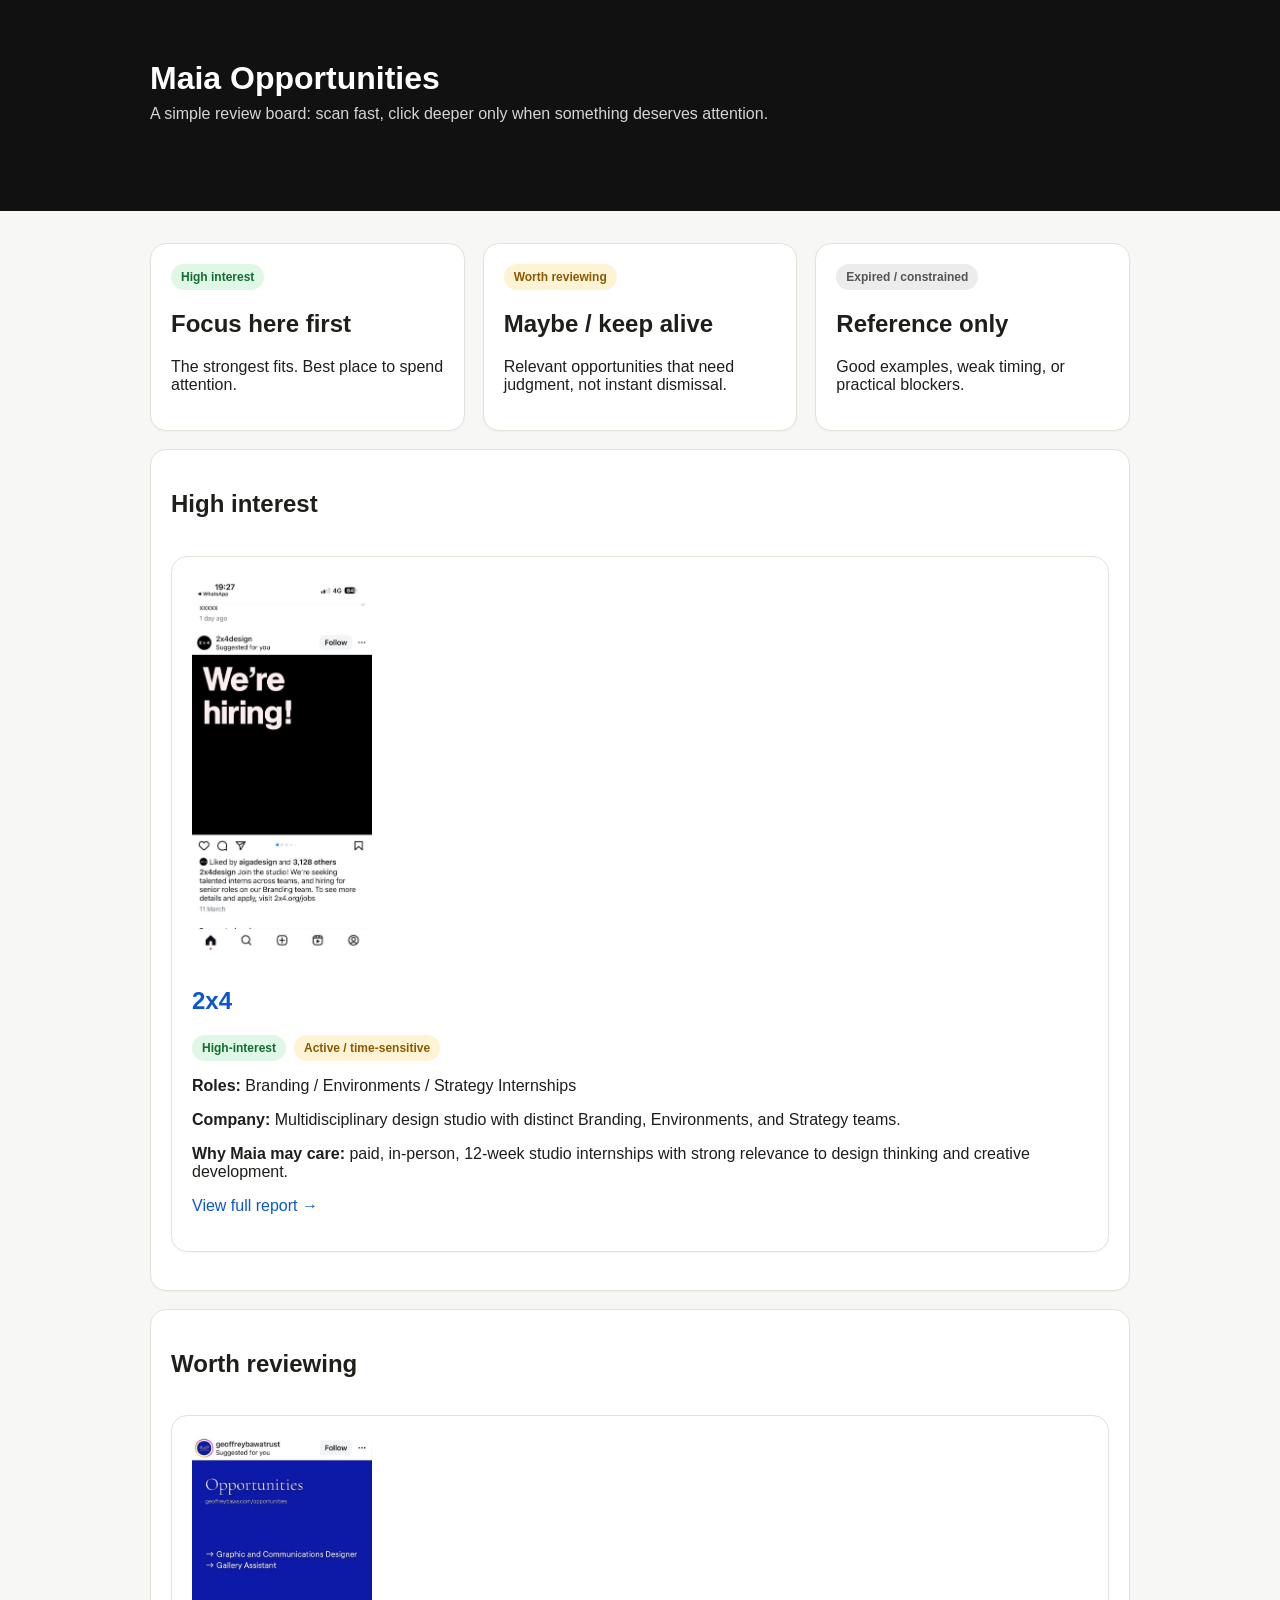
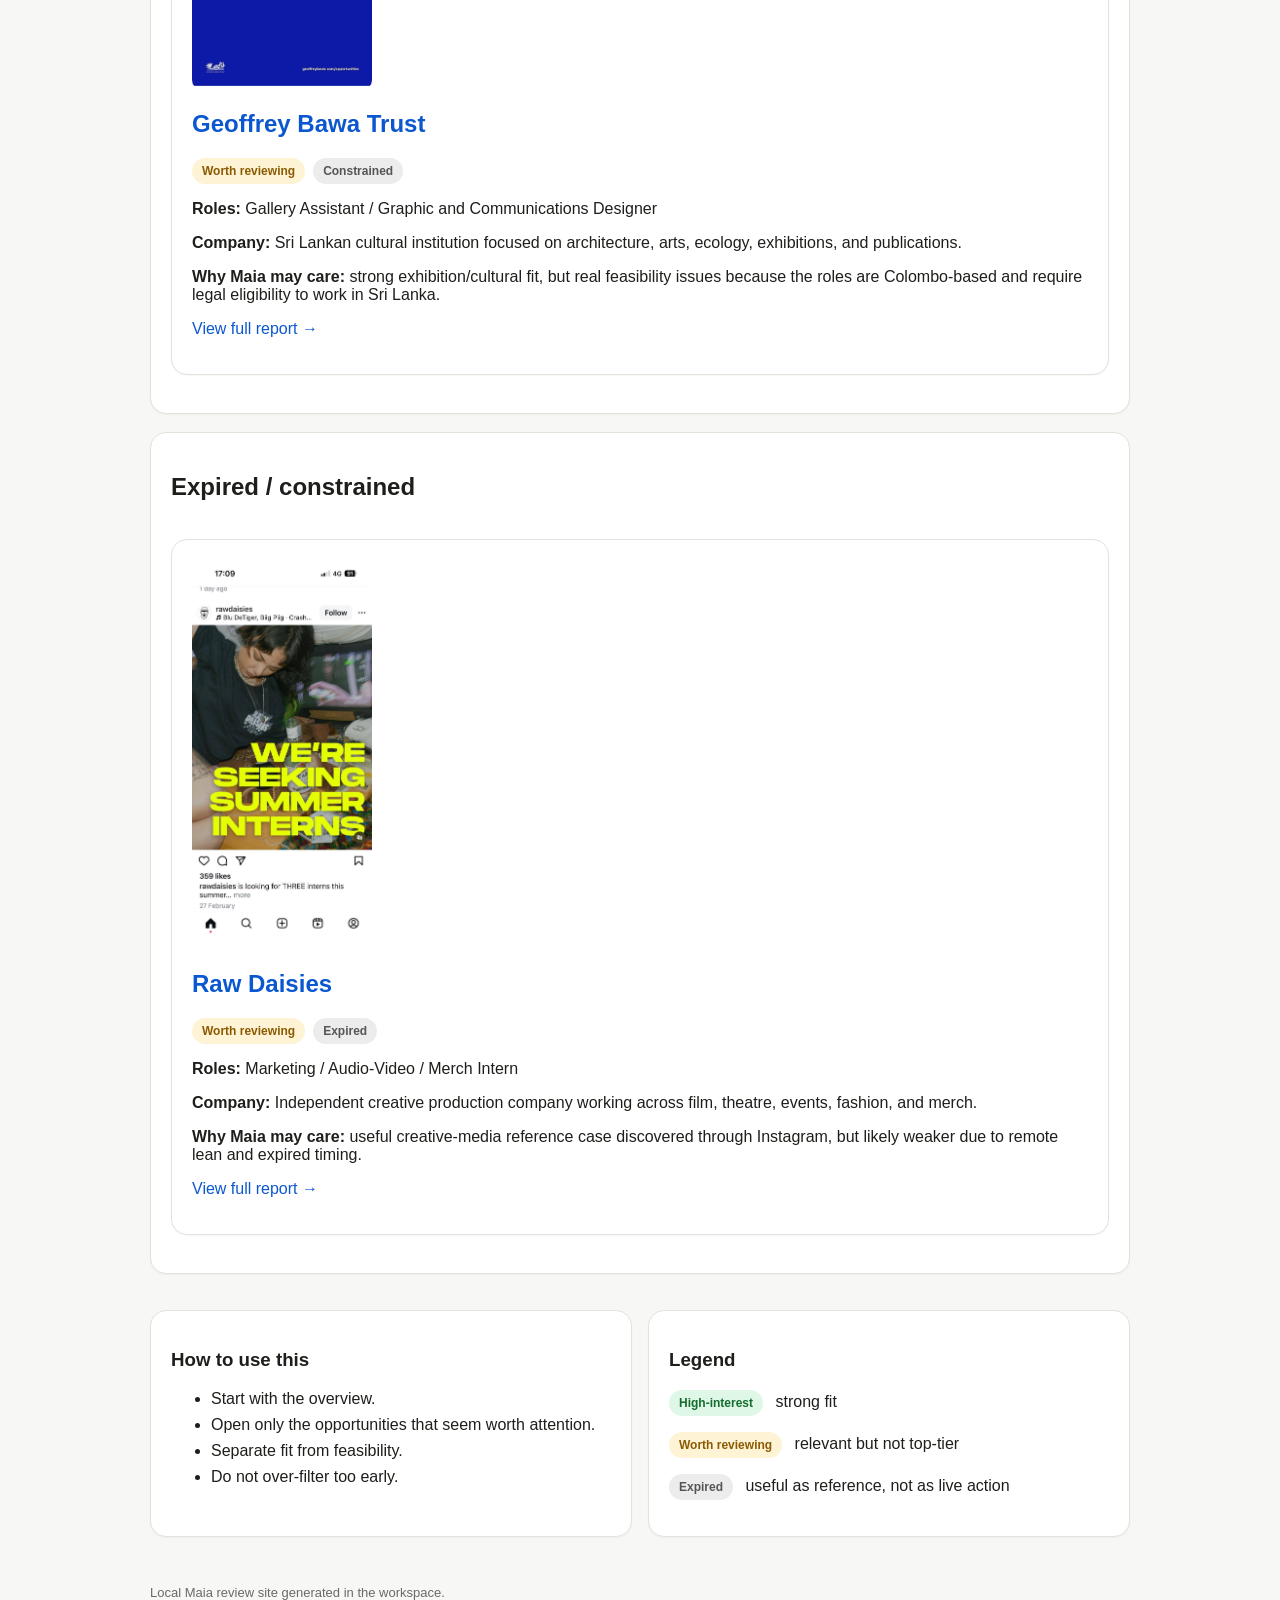
==== index.html @ d8af4ce8 "Initial Maia site" ====
<!doctype html>
<html lang="en">
<head>
  <meta charset="utf-8">
  <meta name="viewport" content="width=device-width, initial-scale=1">
  <title>Maia Opportunities</title>
  <link rel="stylesheet" href="styles.css">
</head>
<body>
  <header class="hero">
    <div class="container">
      <h1>Maia Opportunities</h1>
      <p>A simple review board: scan fast, click deeper only when something deserves attention.</p>
    </div>
  </header>
  <main class="container">
    <div class="category-grid">
      <a class="category-card" href="#high-interest">
        <span class="badge high">High interest</span>
        <h2>Focus here first</h2>
        <p>The strongest fits. Best place to spend attention.</p>
      </a>
      <a class="category-card" href="#worth-reviewing">
        <span class="badge review">Worth reviewing</span>
        <h2>Maybe / keep alive</h2>
        <p>Relevant opportunities that need judgment, not instant dismissal.</p>
      </a>
      <a class="category-card" href="#expired-constrained">
        <span class="badge closed">Expired / constrained</span>
        <h2>Reference only</h2>
        <p>Good examples, weak timing, or practical blockers.</p>
      </a>
    </div>

    <div id="high-interest" class="anchor-target card">
      <h2>High interest</h2>
      <div class="cards-grid">
        <div class="card opportunity-card">
          <img src="assets/2x4-first-screenshot.jpg" alt="2x4 screenshot">
          <h2><a href="opportunities/2x4.html">2x4</a></h2>
          <p><span class="badge high">High-interest</span><span class="badge review">Active / time-sensitive</span></p>
          <p><strong>Roles:</strong> Branding / Environments / Strategy Internships</p>
          <p><strong>Company:</strong> Multidisciplinary design studio with distinct Branding, Environments, and Strategy teams.</p>
          <p><strong>Why Maia may care:</strong> paid, in-person, 12-week studio internships with strong relevance to design thinking and creative development.</p>
          <p><a href="opportunities/2x4.html">View full report →</a></p>
        </div>
      </div>
    </div>

    <div id="worth-reviewing" class="anchor-target card">
      <h2>Worth reviewing</h2>
      <div class="cards-grid">
        <div class="card opportunity-card">
          <img src="assets/geoffrey-bawa-trust-first-screenshot.jpg" alt="Geoffrey Bawa Trust screenshot">
          <h2><a href="opportunities/geoffrey-bawa-trust.html">Geoffrey Bawa Trust</a></h2>
          <p><span class="badge review">Worth reviewing</span><span class="badge closed">Constrained</span></p>
          <p><strong>Roles:</strong> Gallery Assistant / Graphic and Communications Designer</p>
          <p><strong>Company:</strong> Sri Lankan cultural institution focused on architecture, arts, ecology, exhibitions, and publications.</p>
          <p><strong>Why Maia may care:</strong> strong exhibition/cultural fit, but real feasibility issues because the roles are Colombo-based and require legal eligibility to work in Sri Lanka.</p>
          <p><a href="opportunities/geoffrey-bawa-trust.html">View full report →</a></p>
        </div>
      </div>
    </div>

    <div id="expired-constrained" class="anchor-target card">
      <h2>Expired / constrained</h2>
      <div class="cards-grid">
        <div class="card opportunity-card">
          <img src="assets/rawdaisies-first-screenshot.jpg" alt="Raw Daisies screenshot">
          <h2><a href="opportunities/rawdaisies.html">Raw Daisies</a></h2>
          <p><span class="badge review">Worth reviewing</span><span class="badge closed">Expired</span></p>
          <p><strong>Roles:</strong> Marketing / Audio-Video / Merch Intern</p>
          <p><strong>Company:</strong> Independent creative production company working across film, theatre, events, fashion, and merch.</p>
          <p><strong>Why Maia may care:</strong> useful creative-media reference case discovered through Instagram, but likely weaker due to remote lean and expired timing.</p>
          <p><a href="opportunities/rawdaisies.html">View full report →</a></p>
        </div>
      </div>
    </div>

    <div class="grid">
      <div class="card">
        <h3>How to use this</h3>
        <ul class="tight">
          <li>Start with the overview.</li>
          <li>Open only the opportunities that seem worth attention.</li>
          <li>Separate fit from feasibility.</li>
          <li>Do not over-filter too early.</li>
        </ul>
      </div>
      <div class="card">
        <h3>Legend</h3>
        <p><span class="badge high">High-interest</span> strong fit</p>
        <p><span class="badge review">Worth reviewing</span> relevant but not top-tier</p>
        <p><span class="badge closed">Expired</span> useful as reference, not as live action</p>
      </div>
    </div>
    <footer>Local Maia review site generated in the workspace.</footer>
  </main>
</body>
</html>
---- styles.css ----
body {
  font-family: Inter, Segoe UI, Arial, sans-serif;
  margin: 0;
  background: #f7f7f5;
  color: #1e1e1b;
}
.container {
  max-width: 980px;
  margin: 0 auto;
  padding: 32px 20px 60px;
}
a { color: #0b57d0; text-decoration: none; }
a:hover { text-decoration: underline; }
header.hero {
  background: #111;
  color: #fff;
  padding: 28px 0;
}
header.hero h1 { margin: 0 0 8px; font-size: 32px; }
header.hero p { margin: 0; color: #d5d5d5; }
.card {
  background: #fff;
  border: 1px solid #e5e2db;
  border-radius: 16px;
  padding: 20px;
  margin: 18px 0;
  box-shadow: 0 1px 2px rgba(0,0,0,0.04);
}
.summary-card {
  display: grid;
  grid-template-columns: minmax(180px, 260px) 1fr;
  gap: 20px;
  align-items: start;
}
.summary-card img {
  max-width: 220px;
  width: 100%;
  border-radius: 10px;
  display: block;
}
.cards-grid {
  display: grid;
  grid-template-columns: repeat(auto-fit, minmax(320px, 1fr));
  gap: 18px;
}
.category-grid {
  display: grid;
  grid-template-columns: repeat(auto-fit, minmax(220px, 1fr));
  gap: 18px;
}
.category-card {
  display: block;
  background: #fff;
  border: 1px solid #e5e2db;
  border-radius: 16px;
  padding: 20px;
  color: inherit;
  box-shadow: 0 1px 2px rgba(0,0,0,0.04);
}
.category-card:hover {
  text-decoration: none;
  border-color: #cfc7b8;
}
.opportunity-card img {
  max-width: 180px;
  width: 100%;
  border-radius: 10px;
  display: block;
  margin-bottom: 14px;
}
@media (max-width: 760px) {
  .summary-card {
    grid-template-columns: 1fr;
  }
}
.grid {
  display: grid;
  grid-template-columns: repeat(auto-fit, minmax(260px, 1fr));
  gap: 16px;
}
.top-section {
  display: grid;
  grid-template-columns: minmax(220px, 340px) 1fr;
  gap: 20px;
  align-items: start;
}
@media (max-width: 760px) {
  .top-section {
    grid-template-columns: 1fr;
  }
}
.badge {
  display: inline-block;
  padding: 6px 10px;
  border-radius: 999px;
  font-size: 12px;
  font-weight: 600;
  margin-right: 8px;
}
.high { background: #dff7e6; color: #156c2f; }
.review { background: #fff3d6; color: #8a5a00; }
.closed { background: #ececec; color: #555; }
.meta {
  color: #5c5b57;
  font-size: 14px;
}
table {
  width: 100%;
  border-collapse: collapse;
  background: white;
}
th, td {
  text-align: left;
  padding: 12px;
  border-bottom: 1px solid #ece7df;
  vertical-align: top;
}
th { background: #faf8f3; }
.screenshot {
  background: #faf8f3;
  border: 1px dashed #cfc7b8;
  border-radius: 12px;
  padding: 16px;
}
.screenshot img {
  max-width: 320px;
  width: 100%;
  border-radius: 10px;
  display: block;
}
.note {
  font-size: 14px;
  color: #6a685f;
}
ul.tight li, ol.tight li { margin: 8px 0; }
footer { margin-top: 30px; color: #6b6a66; font-size: 13px; }
.anchor-target {
  scroll-margin-top: 24px;
}
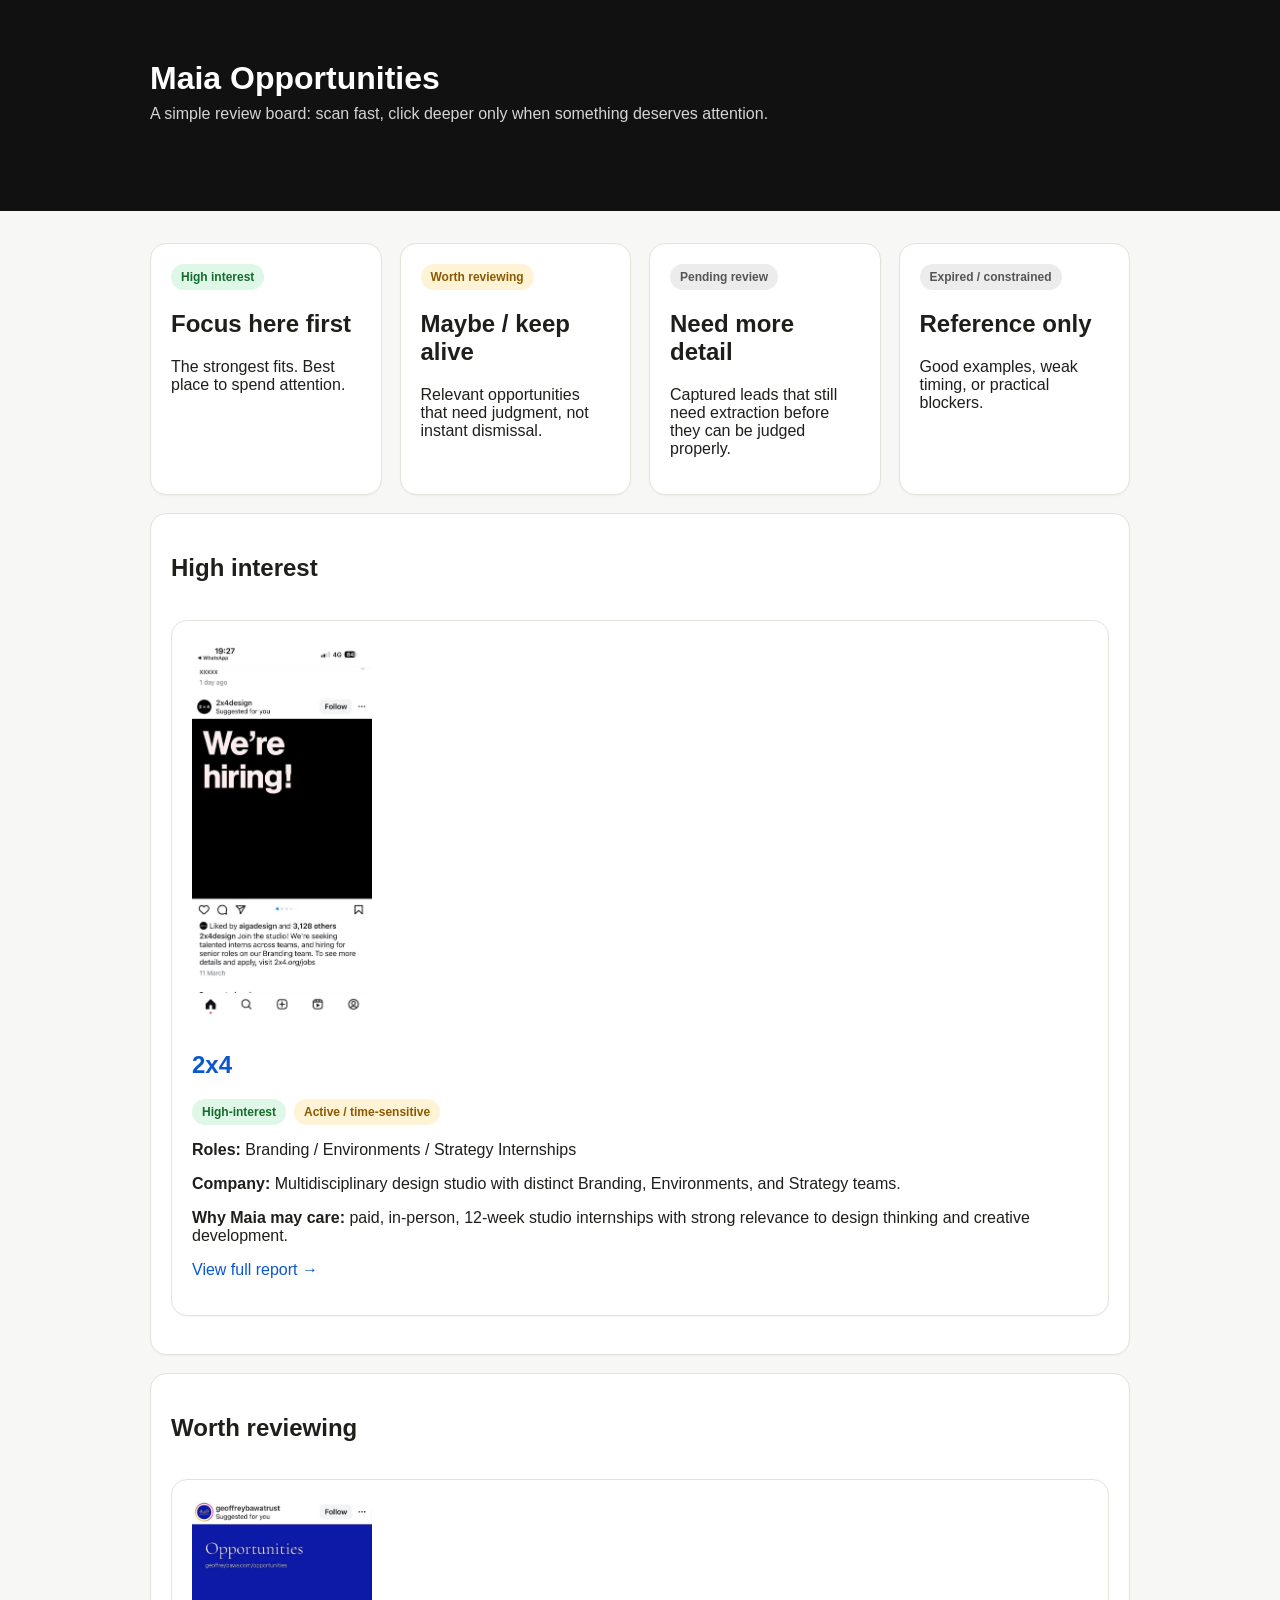
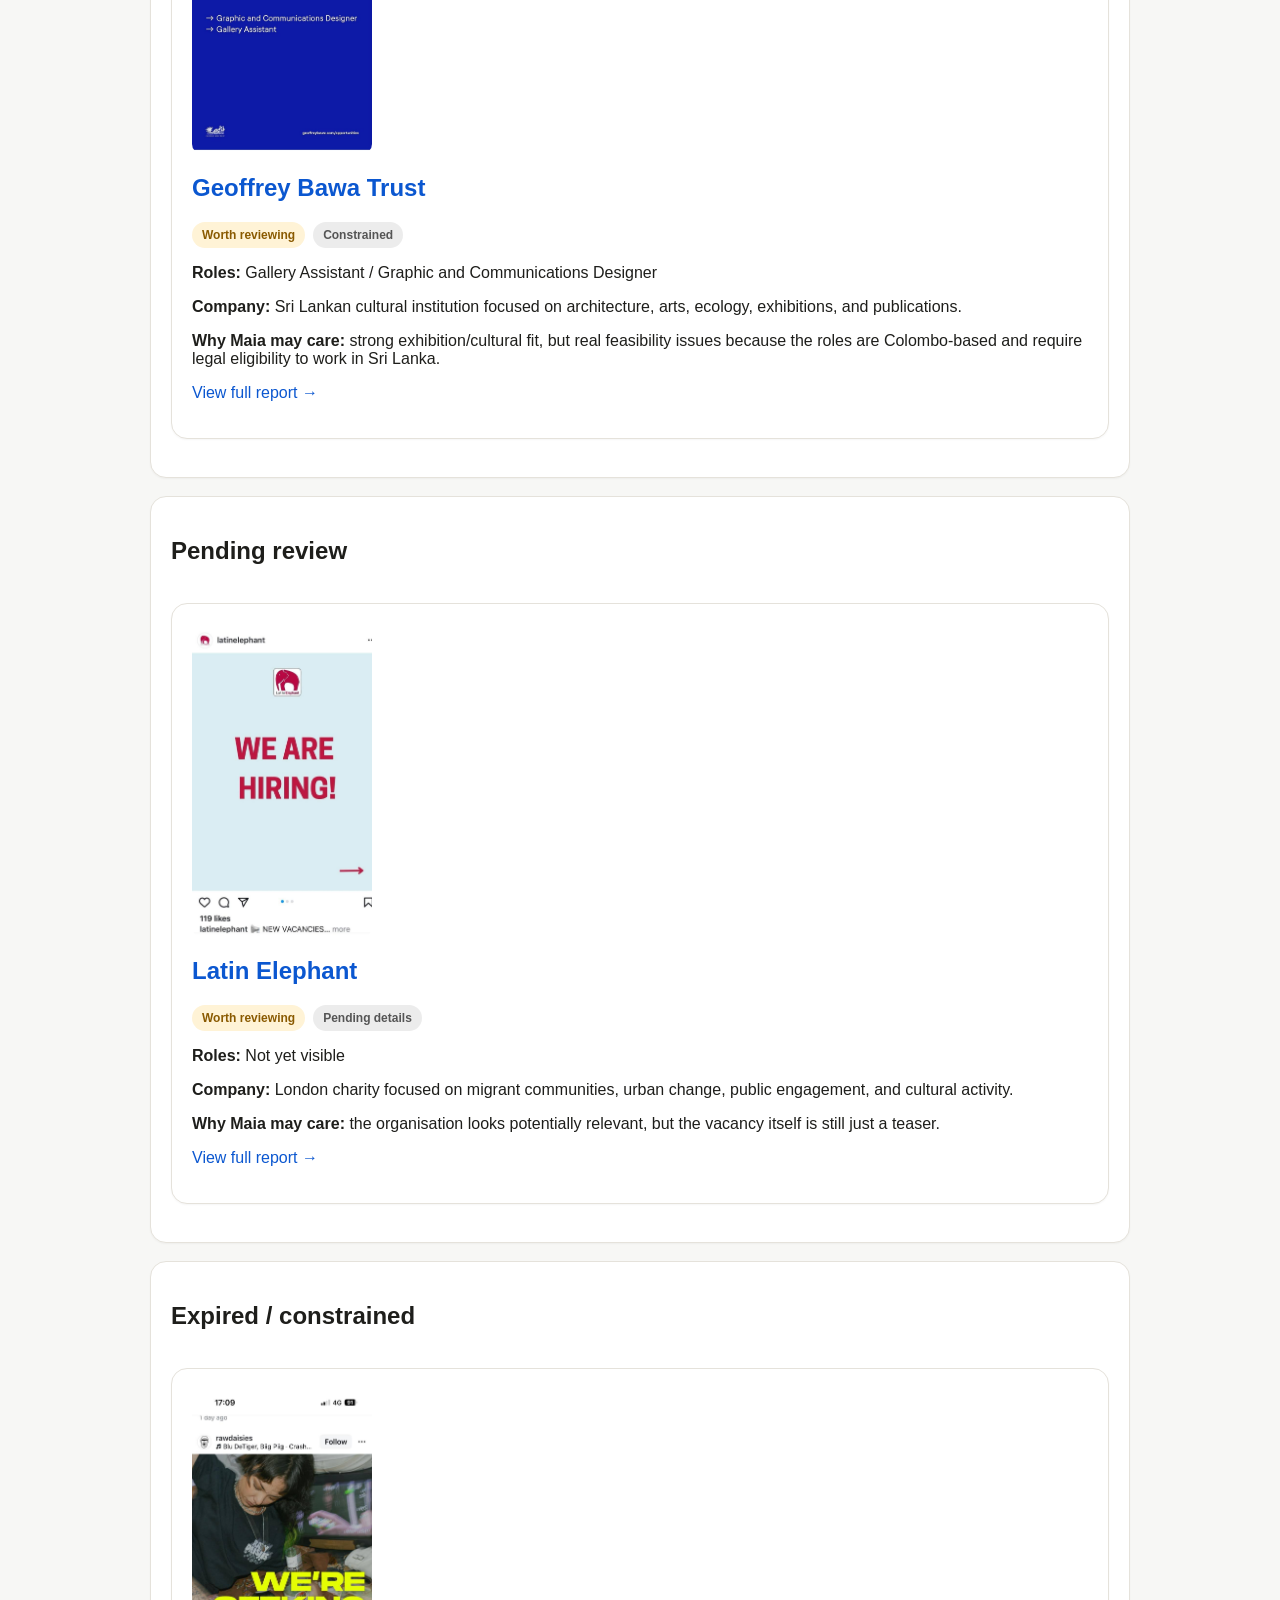
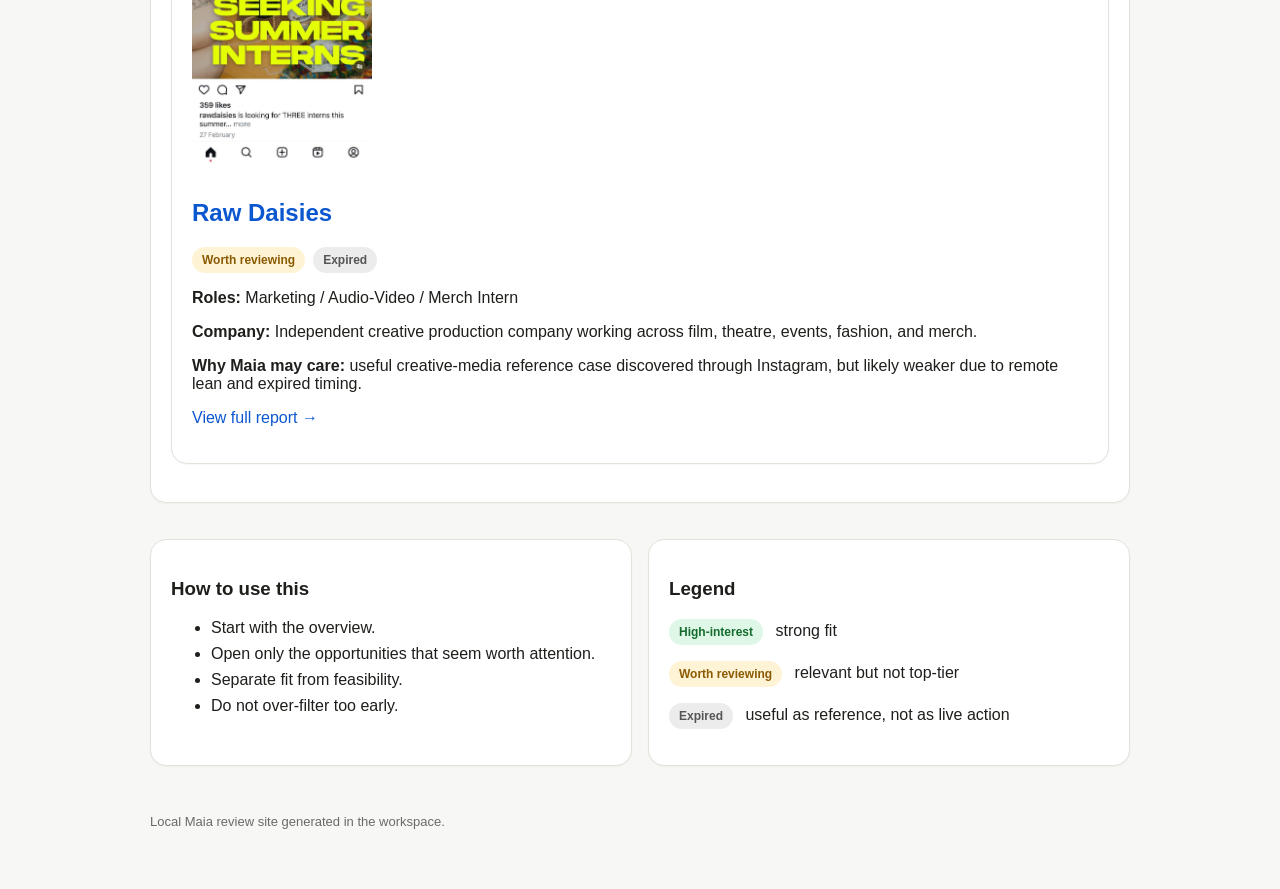
==== commit 724c2635: "Add Latin Elephant pending review report" ====
--- a/index.html
+++ b/index.html
@@ -24,6 +24,11 @@
         <span class="badge review">Worth reviewing</span>
         <h2>Maybe / keep alive</h2>
         <p>Relevant opportunities that need judgment, not instant dismissal.</p>
+      </a>
+      <a class="category-card" href="#pending-review">
+        <span class="badge closed">Pending review</span>
+        <h2>Need more detail</h2>
+        <p>Captured leads that still need extraction before they can be judged properly.</p>
       </a>
       <a class="category-card" href="#expired-constrained">
         <span class="badge closed">Expired / constrained</span>
@@ -58,6 +63,21 @@
           <p><strong>Company:</strong> Sri Lankan cultural institution focused on architecture, arts, ecology, exhibitions, and publications.</p>
           <p><strong>Why Maia may care:</strong> strong exhibition/cultural fit, but real feasibility issues because the roles are Colombo-based and require legal eligibility to work in Sri Lanka.</p>
           <p><a href="opportunities/geoffrey-bawa-trust.html">View full report →</a></p>
+        </div>
+      </div>
+    </div>
+
+    <div id="pending-review" class="anchor-target card">
+      <h2>Pending review</h2>
+      <div class="cards-grid">
+        <div class="card opportunity-card">
+          <img src="assets/latin-elephant-first-screenshot.jpg" alt="Latin Elephant screenshot">
+          <h2><a href="opportunities/latin-elephant.html">Latin Elephant</a></h2>
+          <p><span class="badge review">Worth reviewing</span><span class="badge closed">Pending details</span></p>
+          <p><strong>Roles:</strong> Not yet visible</p>
+          <p><strong>Company:</strong> London charity focused on migrant communities, urban change, public engagement, and cultural activity.</p>
+          <p><strong>Why Maia may care:</strong> the organisation looks potentially relevant, but the vacancy itself is still just a teaser.</p>
+          <p><a href="opportunities/latin-elephant.html">View full report →</a></p>
         </div>
       </div>
     </div>
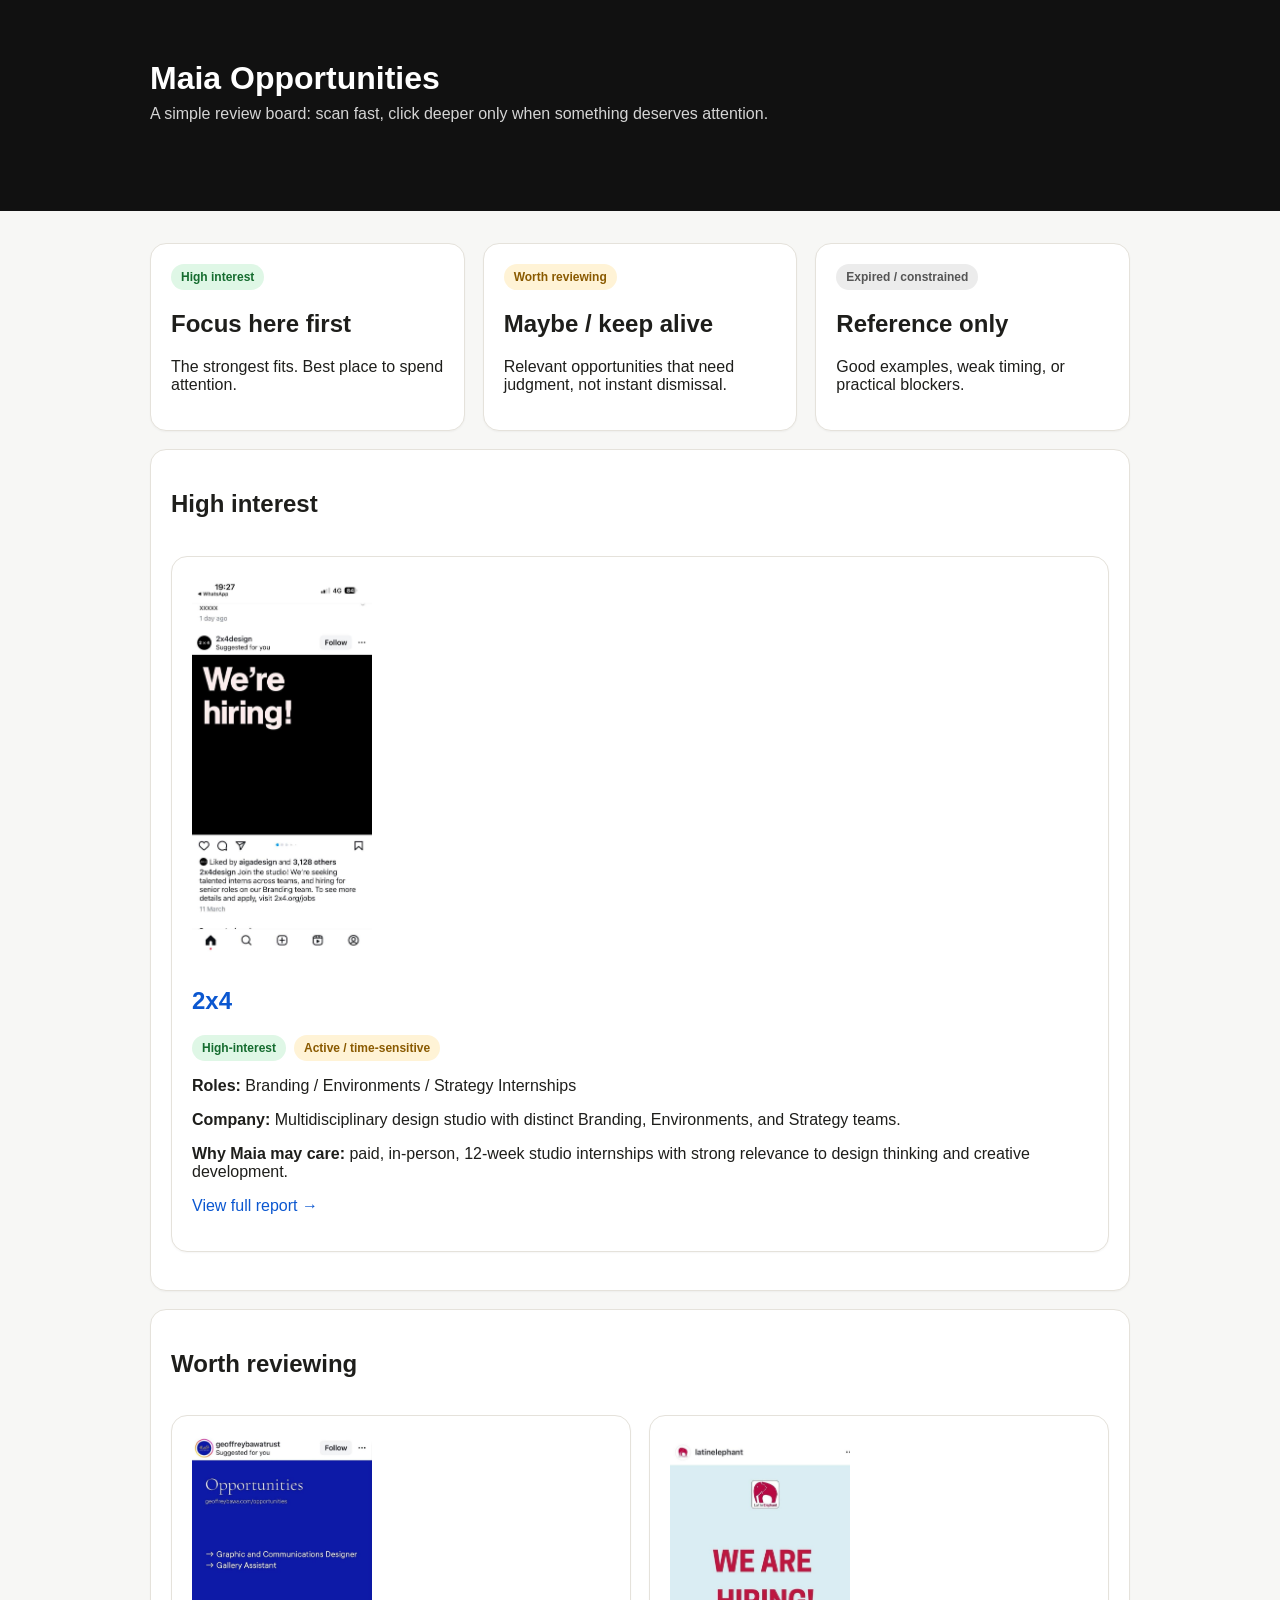
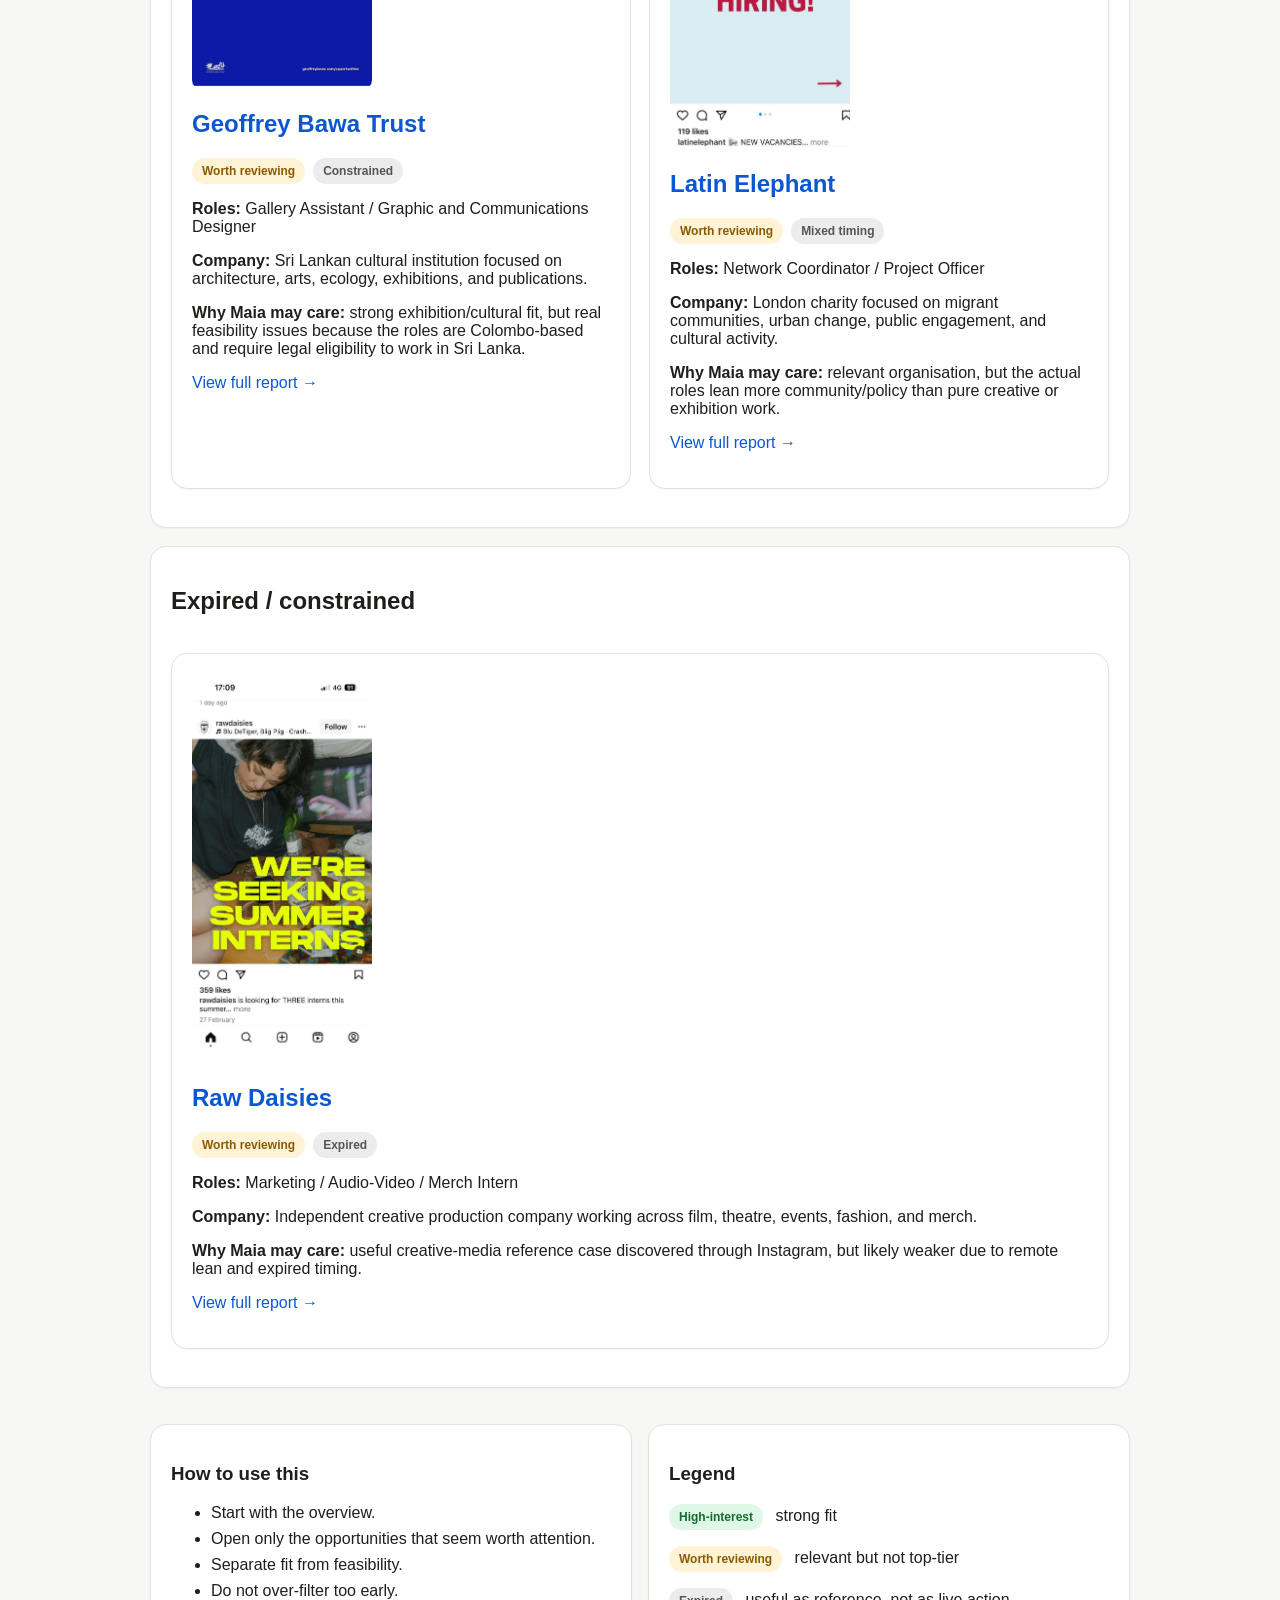
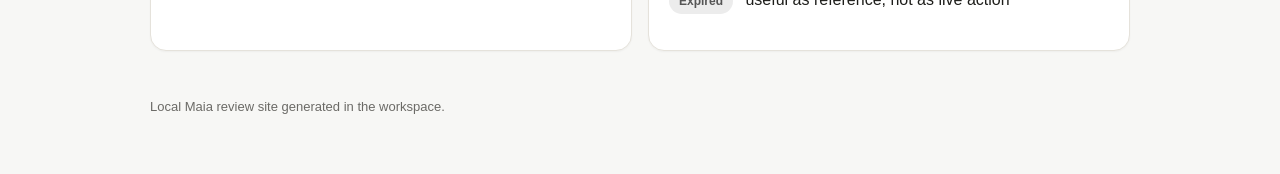
==== commit bd8b1688: "Deepen Latin Elephant report with vacancies details" ====
--- a/index.html
+++ b/index.html
@@ -24,11 +24,6 @@
         <span class="badge review">Worth reviewing</span>
         <h2>Maybe / keep alive</h2>
         <p>Relevant opportunities that need judgment, not instant dismissal.</p>
-      </a>
-      <a class="category-card" href="#pending-review">
-        <span class="badge closed">Pending review</span>
-        <h2>Need more detail</h2>
-        <p>Captured leads that still need extraction before they can be judged properly.</p>
       </a>
       <a class="category-card" href="#expired-constrained">
         <span class="badge closed">Expired / constrained</span>
@@ -64,19 +59,13 @@
           <p><strong>Why Maia may care:</strong> strong exhibition/cultural fit, but real feasibility issues because the roles are Colombo-based and require legal eligibility to work in Sri Lanka.</p>
           <p><a href="opportunities/geoffrey-bawa-trust.html">View full report →</a></p>
         </div>
-      </div>
-    </div>
-
-    <div id="pending-review" class="anchor-target card">
-      <h2>Pending review</h2>
-      <div class="cards-grid">
         <div class="card opportunity-card">
           <img src="assets/latin-elephant-first-screenshot.jpg" alt="Latin Elephant screenshot">
           <h2><a href="opportunities/latin-elephant.html">Latin Elephant</a></h2>
-          <p><span class="badge review">Worth reviewing</span><span class="badge closed">Pending details</span></p>
-          <p><strong>Roles:</strong> Not yet visible</p>
+          <p><span class="badge review">Worth reviewing</span><span class="badge closed">Mixed timing</span></p>
+          <p><strong>Roles:</strong> Network Coordinator / Project Officer</p>
           <p><strong>Company:</strong> London charity focused on migrant communities, urban change, public engagement, and cultural activity.</p>
-          <p><strong>Why Maia may care:</strong> the organisation looks potentially relevant, but the vacancy itself is still just a teaser.</p>
+          <p><strong>Why Maia may care:</strong> relevant organisation, but the actual roles lean more community/policy than pure creative or exhibition work.</p>
           <p><a href="opportunities/latin-elephant.html">View full report →</a></p>
         </div>
       </div>
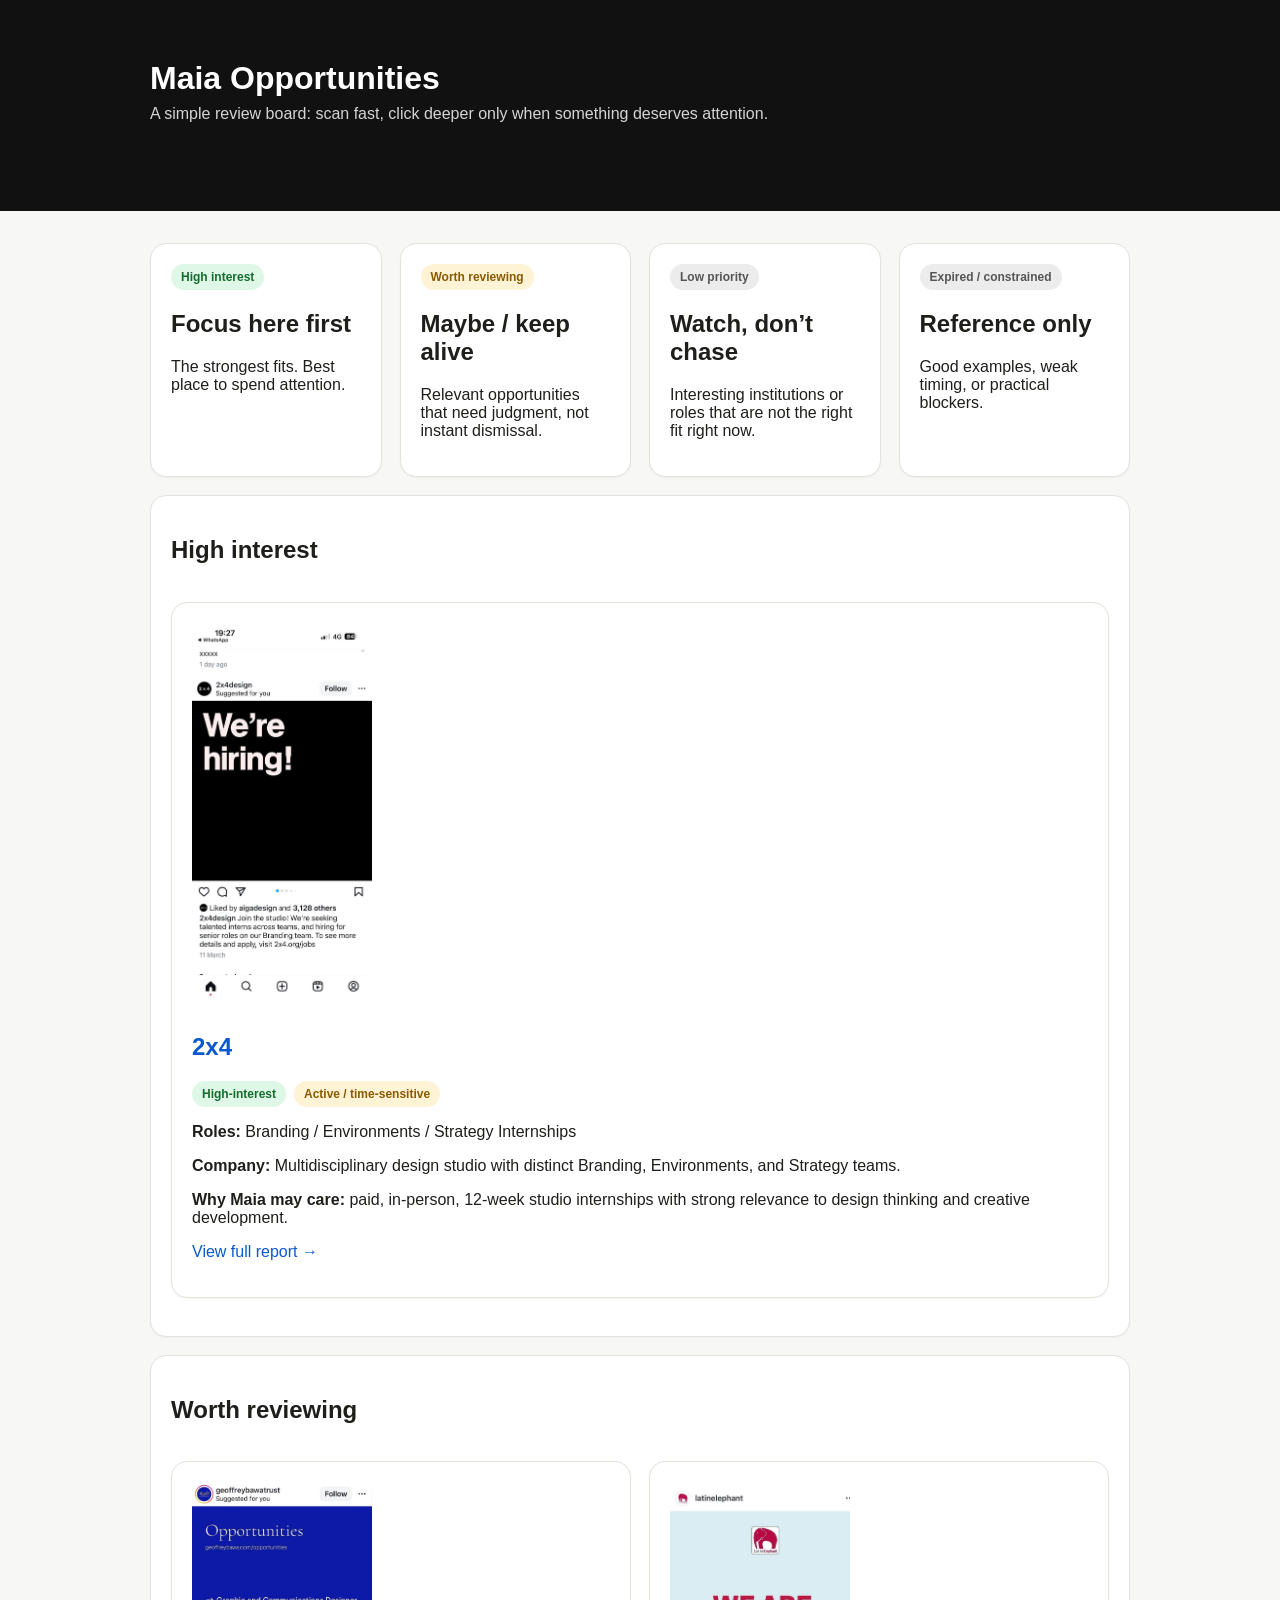
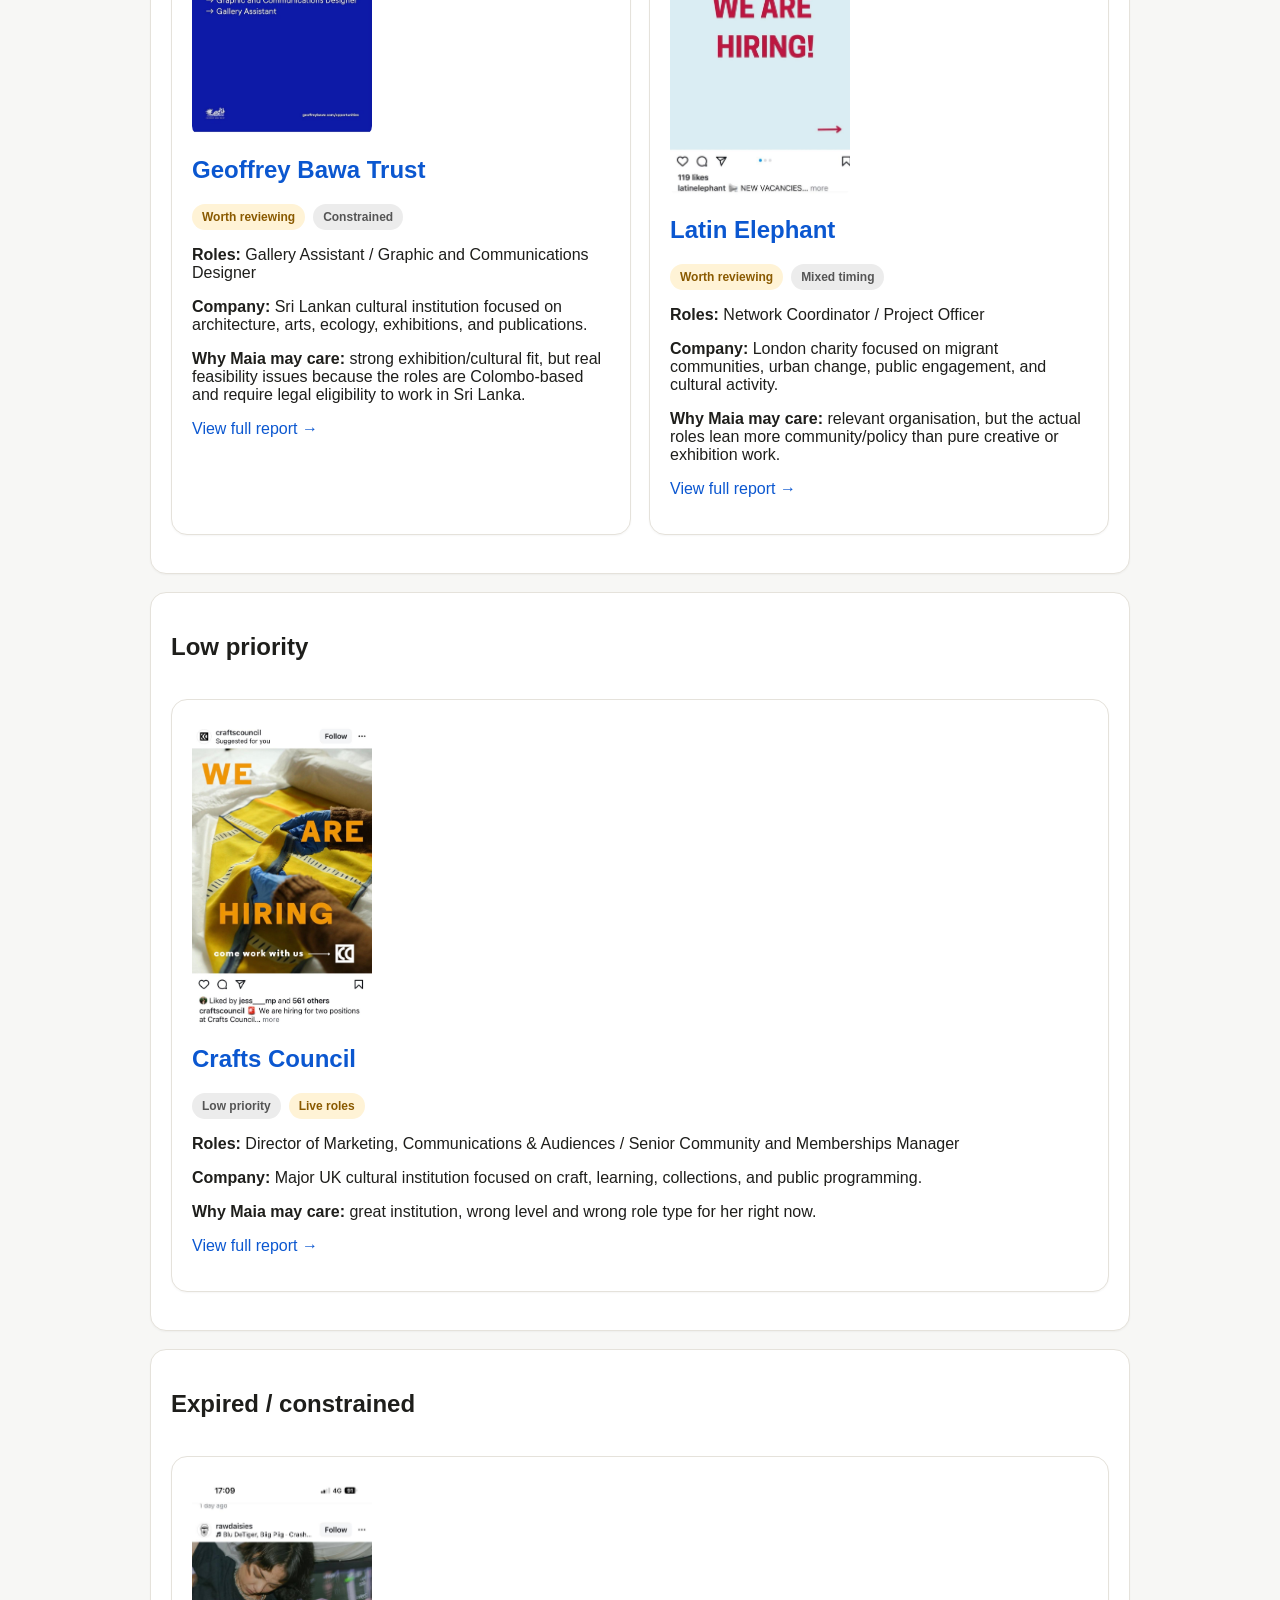
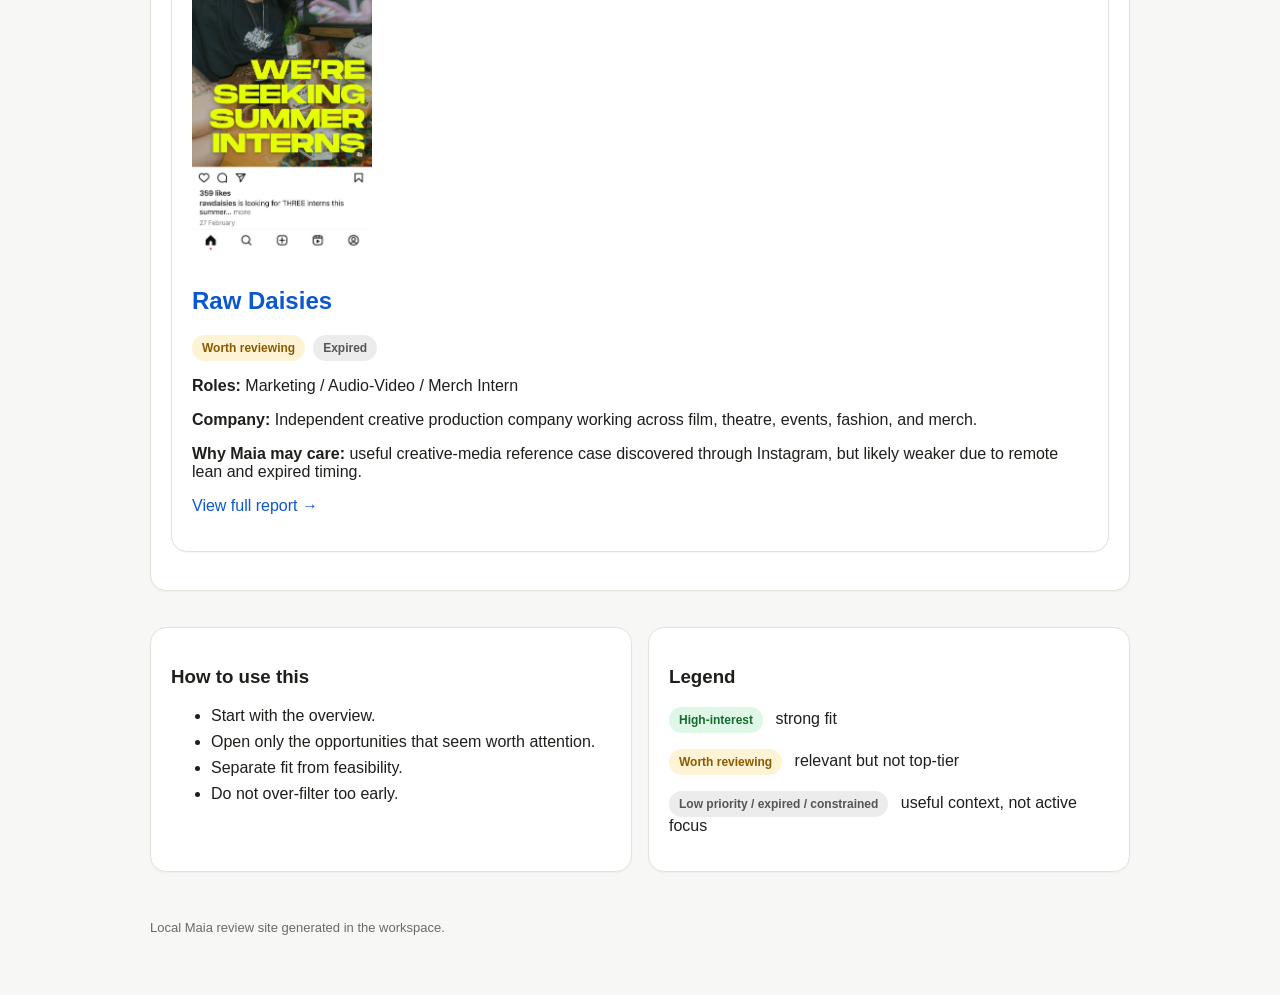
==== commit 4cbebc7e: "Add Crafts Council report" ====
--- a/index.html
+++ b/index.html
@@ -24,6 +24,11 @@
         <span class="badge review">Worth reviewing</span>
         <h2>Maybe / keep alive</h2>
         <p>Relevant opportunities that need judgment, not instant dismissal.</p>
+      </a>
+      <a class="category-card" href="#low-priority">
+        <span class="badge closed">Low priority</span>
+        <h2>Watch, don’t chase</h2>
+        <p>Interesting institutions or roles that are not the right fit right now.</p>
       </a>
       <a class="category-card" href="#expired-constrained">
         <span class="badge closed">Expired / constrained</span>
@@ -71,6 +76,21 @@
       </div>
     </div>
 
+    <div id="low-priority" class="anchor-target card">
+      <h2>Low priority</h2>
+      <div class="cards-grid">
+        <div class="card opportunity-card">
+          <img src="assets/crafts-council-first-screenshot.jpg" alt="Crafts Council screenshot">
+          <h2><a href="opportunities/crafts-council.html">Crafts Council</a></h2>
+          <p><span class="badge closed">Low priority</span><span class="badge review">Live roles</span></p>
+          <p><strong>Roles:</strong> Director of Marketing, Communications &amp; Audiences / Senior Community and Memberships Manager</p>
+          <p><strong>Company:</strong> Major UK cultural institution focused on craft, learning, collections, and public programming.</p>
+          <p><strong>Why Maia may care:</strong> great institution, wrong level and wrong role type for her right now.</p>
+          <p><a href="opportunities/crafts-council.html">View full report →</a></p>
+        </div>
+      </div>
+    </div>
+
     <div id="expired-constrained" class="anchor-target card">
       <h2>Expired / constrained</h2>
       <div class="cards-grid">
@@ -100,7 +120,7 @@
         <h3>Legend</h3>
         <p><span class="badge high">High-interest</span> strong fit</p>
         <p><span class="badge review">Worth reviewing</span> relevant but not top-tier</p>
-        <p><span class="badge closed">Expired</span> useful as reference, not as live action</p>
+        <p><span class="badge closed">Low priority / expired / constrained</span> useful context, not active focus</p>
       </div>
     </div>
     <footer>Local Maia review site generated in the workspace.</footer>
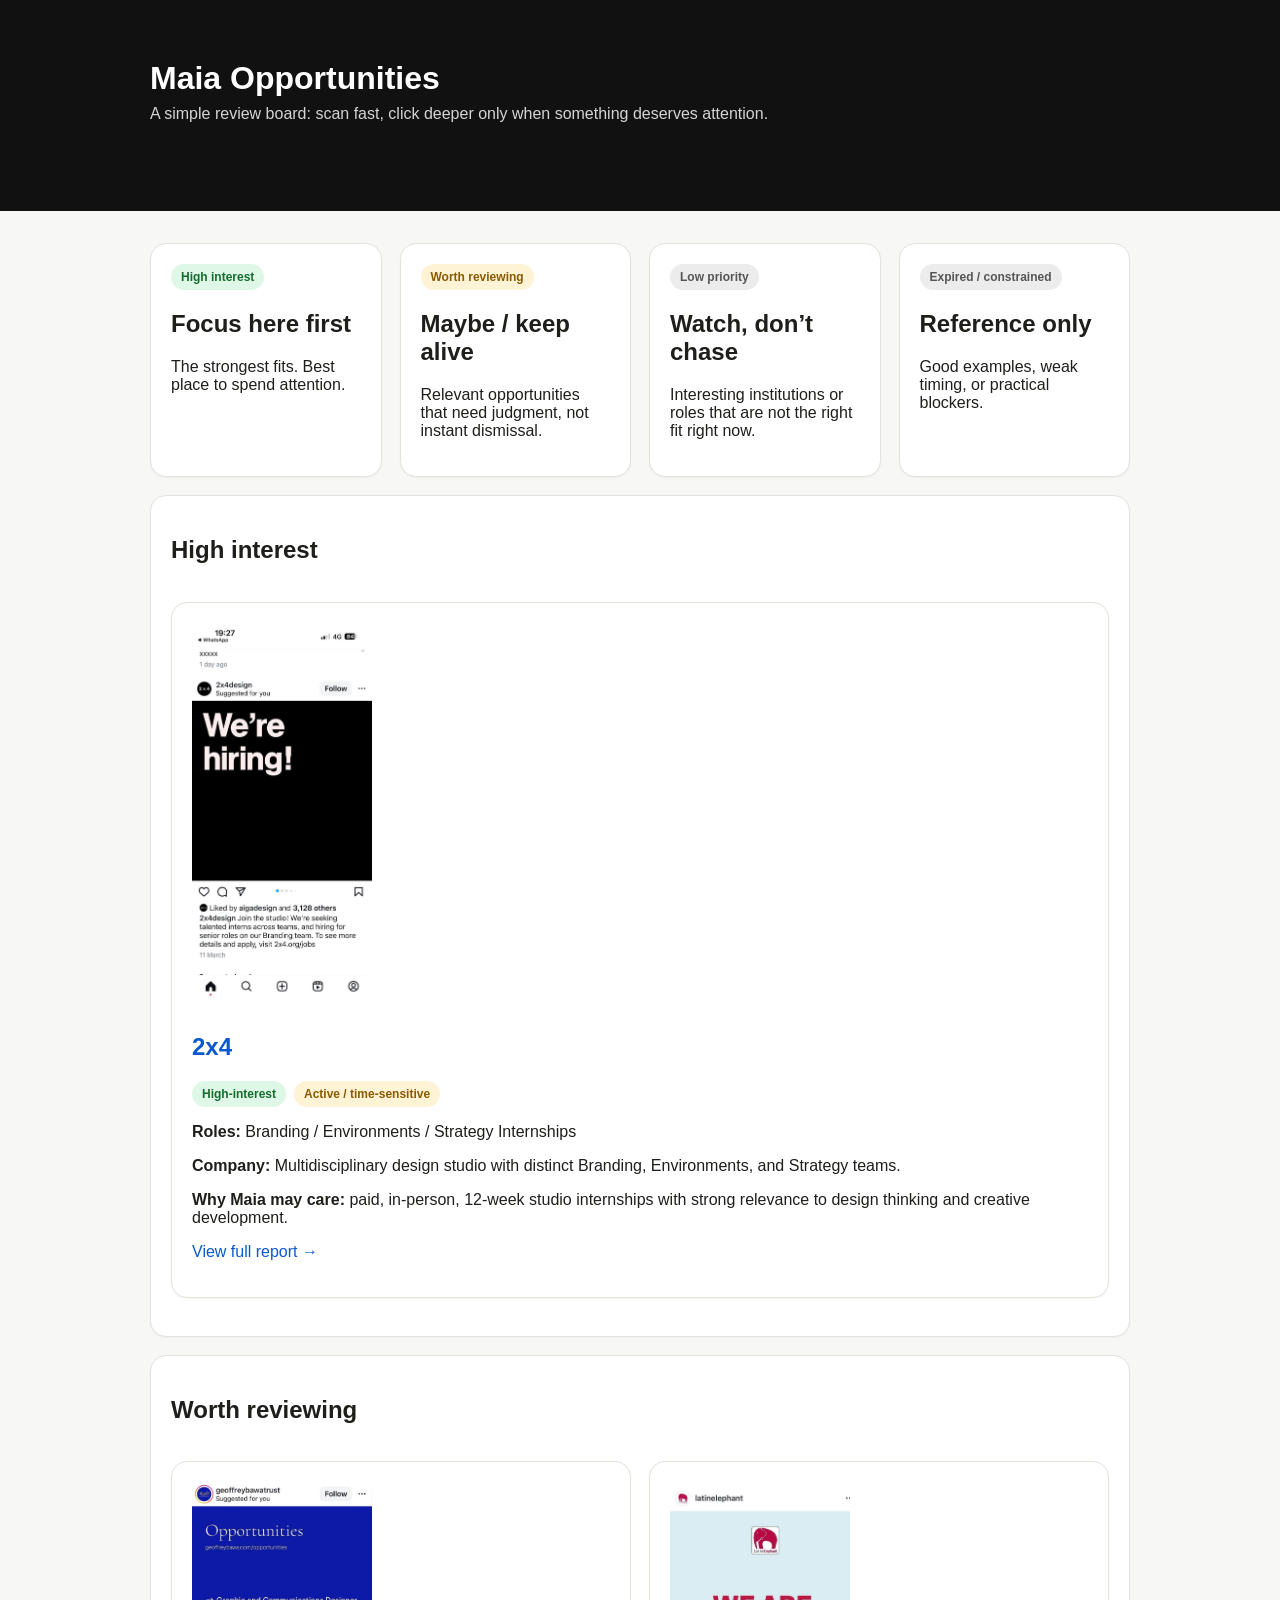
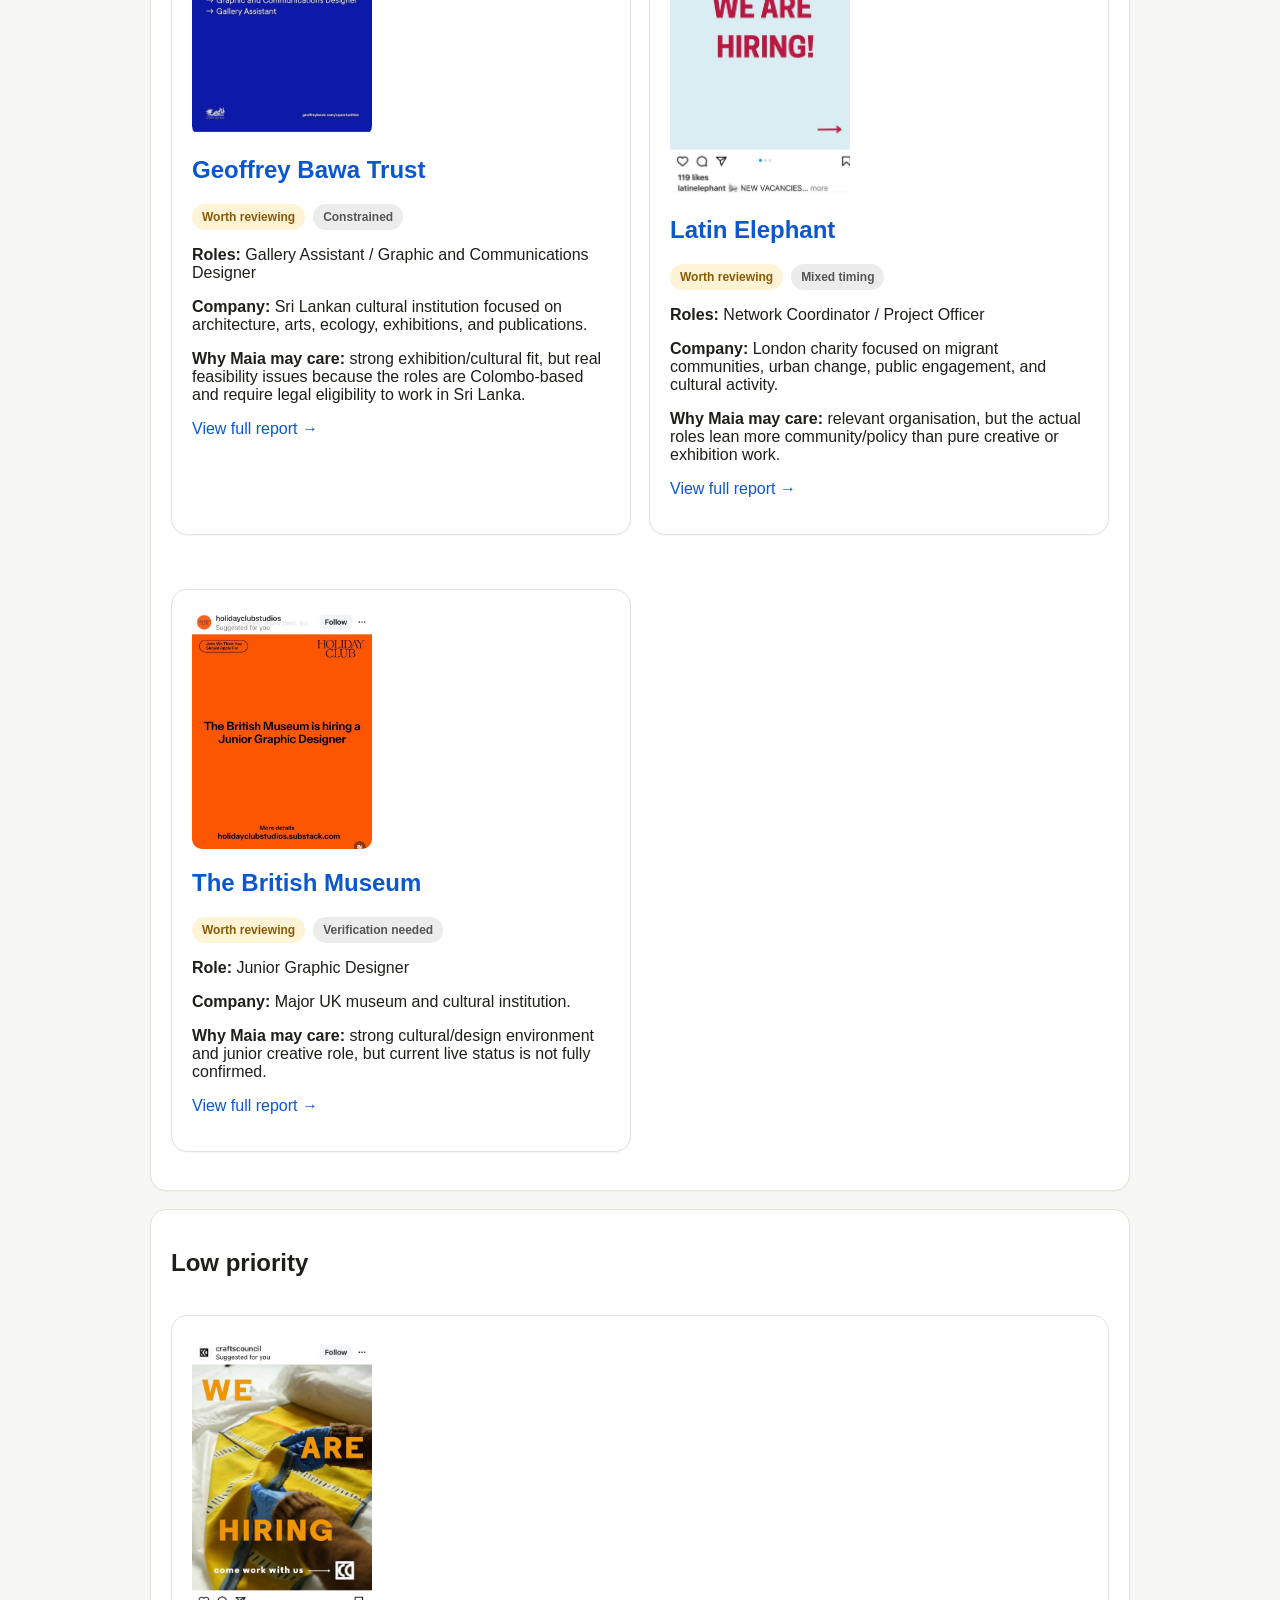
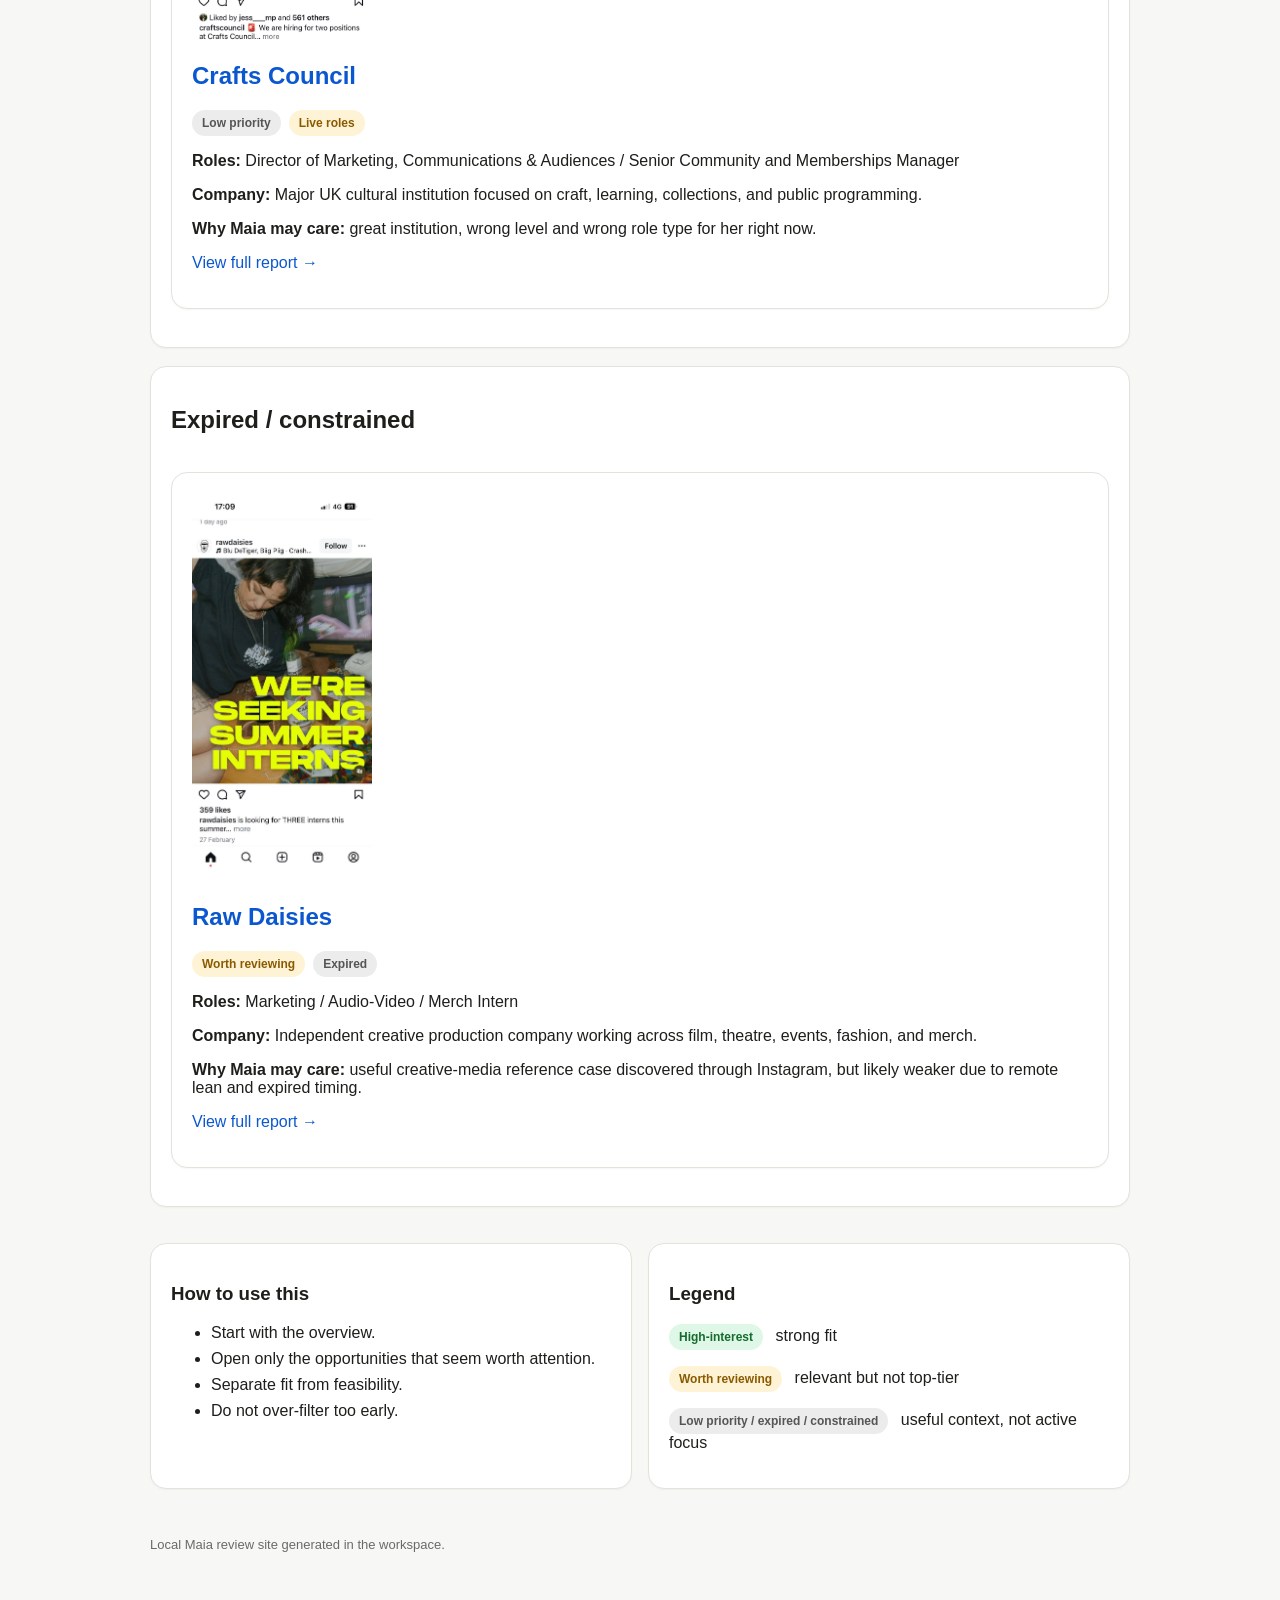
==== commit eaba97b6: "Add British Museum opportunity to Maia site" ====
--- a/index.html
+++ b/index.html
@@ -73,6 +73,15 @@
           <p><strong>Why Maia may care:</strong> relevant organisation, but the actual roles lean more community/policy than pure creative or exhibition work.</p>
           <p><a href="opportunities/latin-elephant.html">View full report →</a></p>
         </div>
+        <div class="card opportunity-card">
+          <img src="assets/british-museum-junior-graphic-designer-first-screenshot.jpg" alt="British Museum screenshot">
+          <h2><a href="opportunities/british-museum-junior-graphic-designer.html">The British Museum</a></h2>
+          <p><span class="badge review">Worth reviewing</span><span class="badge closed">Verification needed</span></p>
+          <p><strong>Role:</strong> Junior Graphic Designer</p>
+          <p><strong>Company:</strong> Major UK museum and cultural institution.</p>
+          <p><strong>Why Maia may care:</strong> strong cultural/design environment and junior creative role, but current live status is not fully confirmed.</p>
+          <p><a href="opportunities/british-museum-junior-graphic-designer.html">View full report →</a></p>
+        </div>
       </div>
     </div>
 
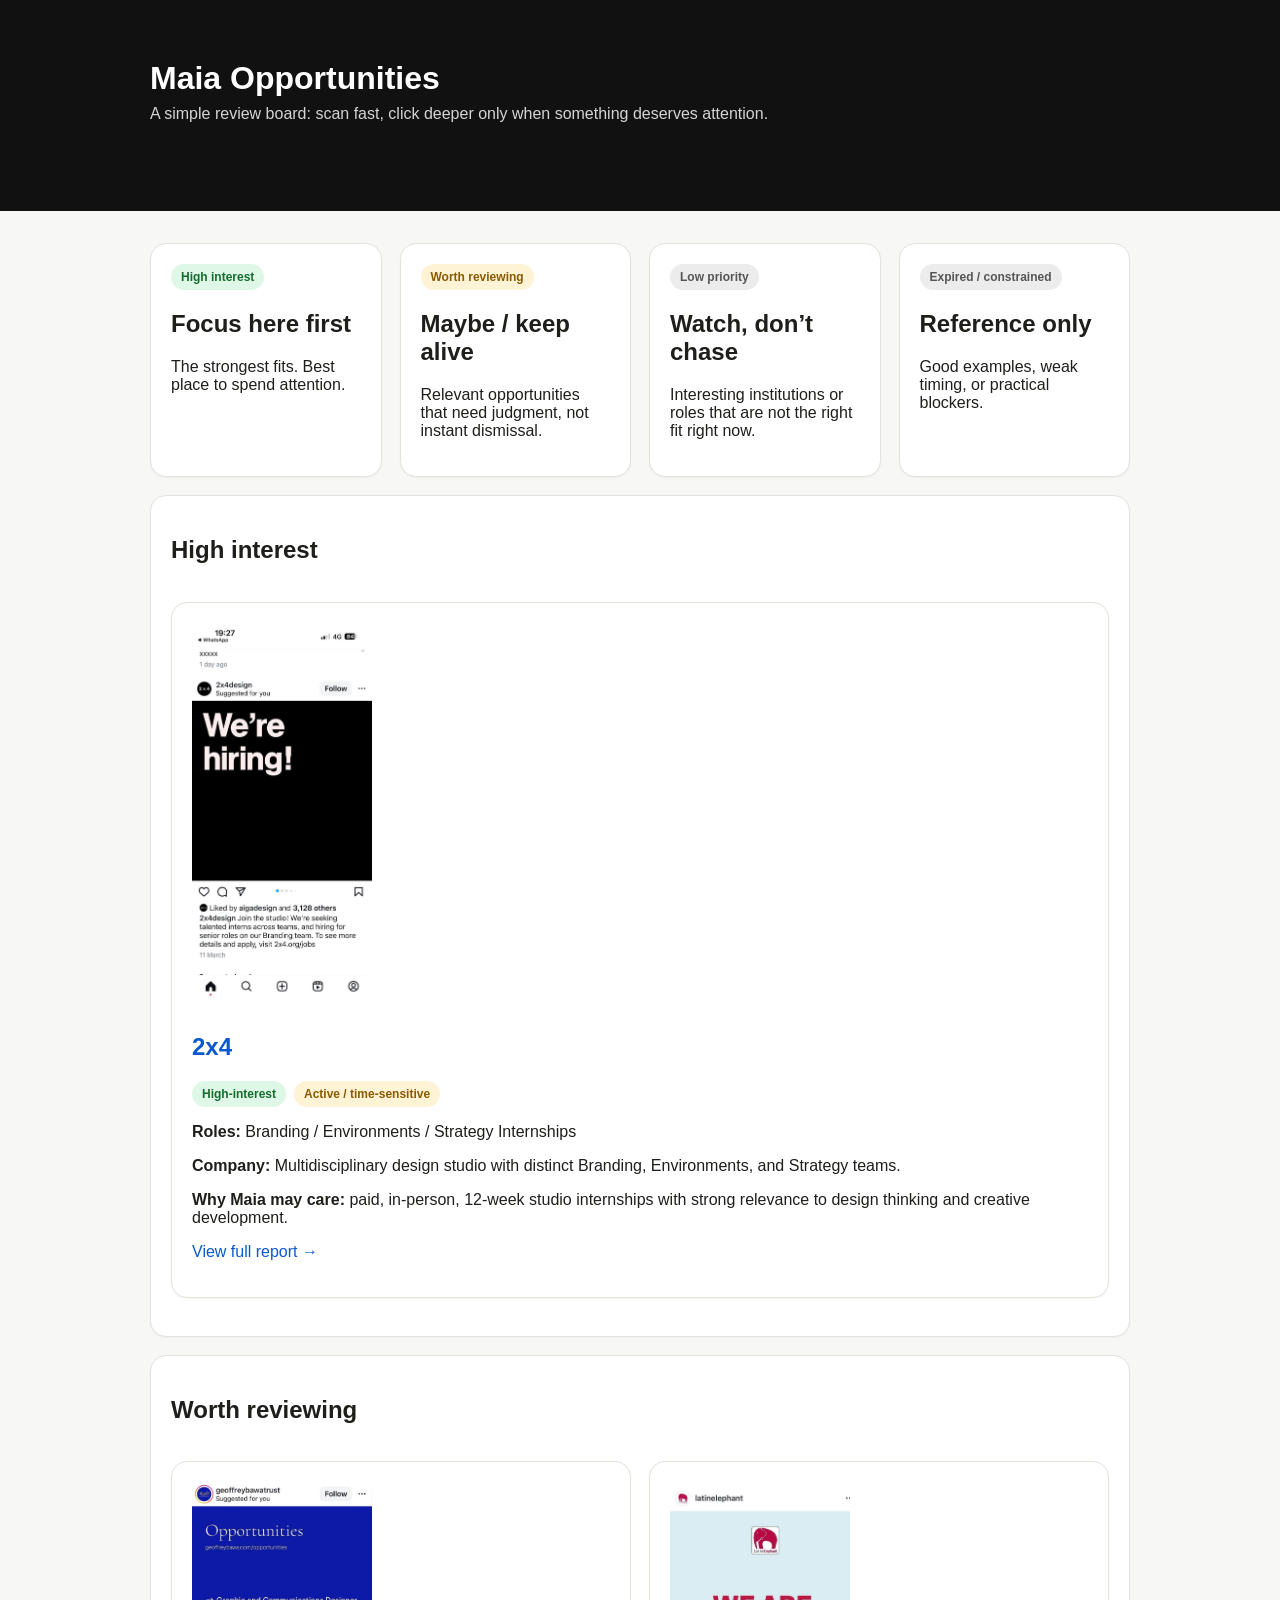
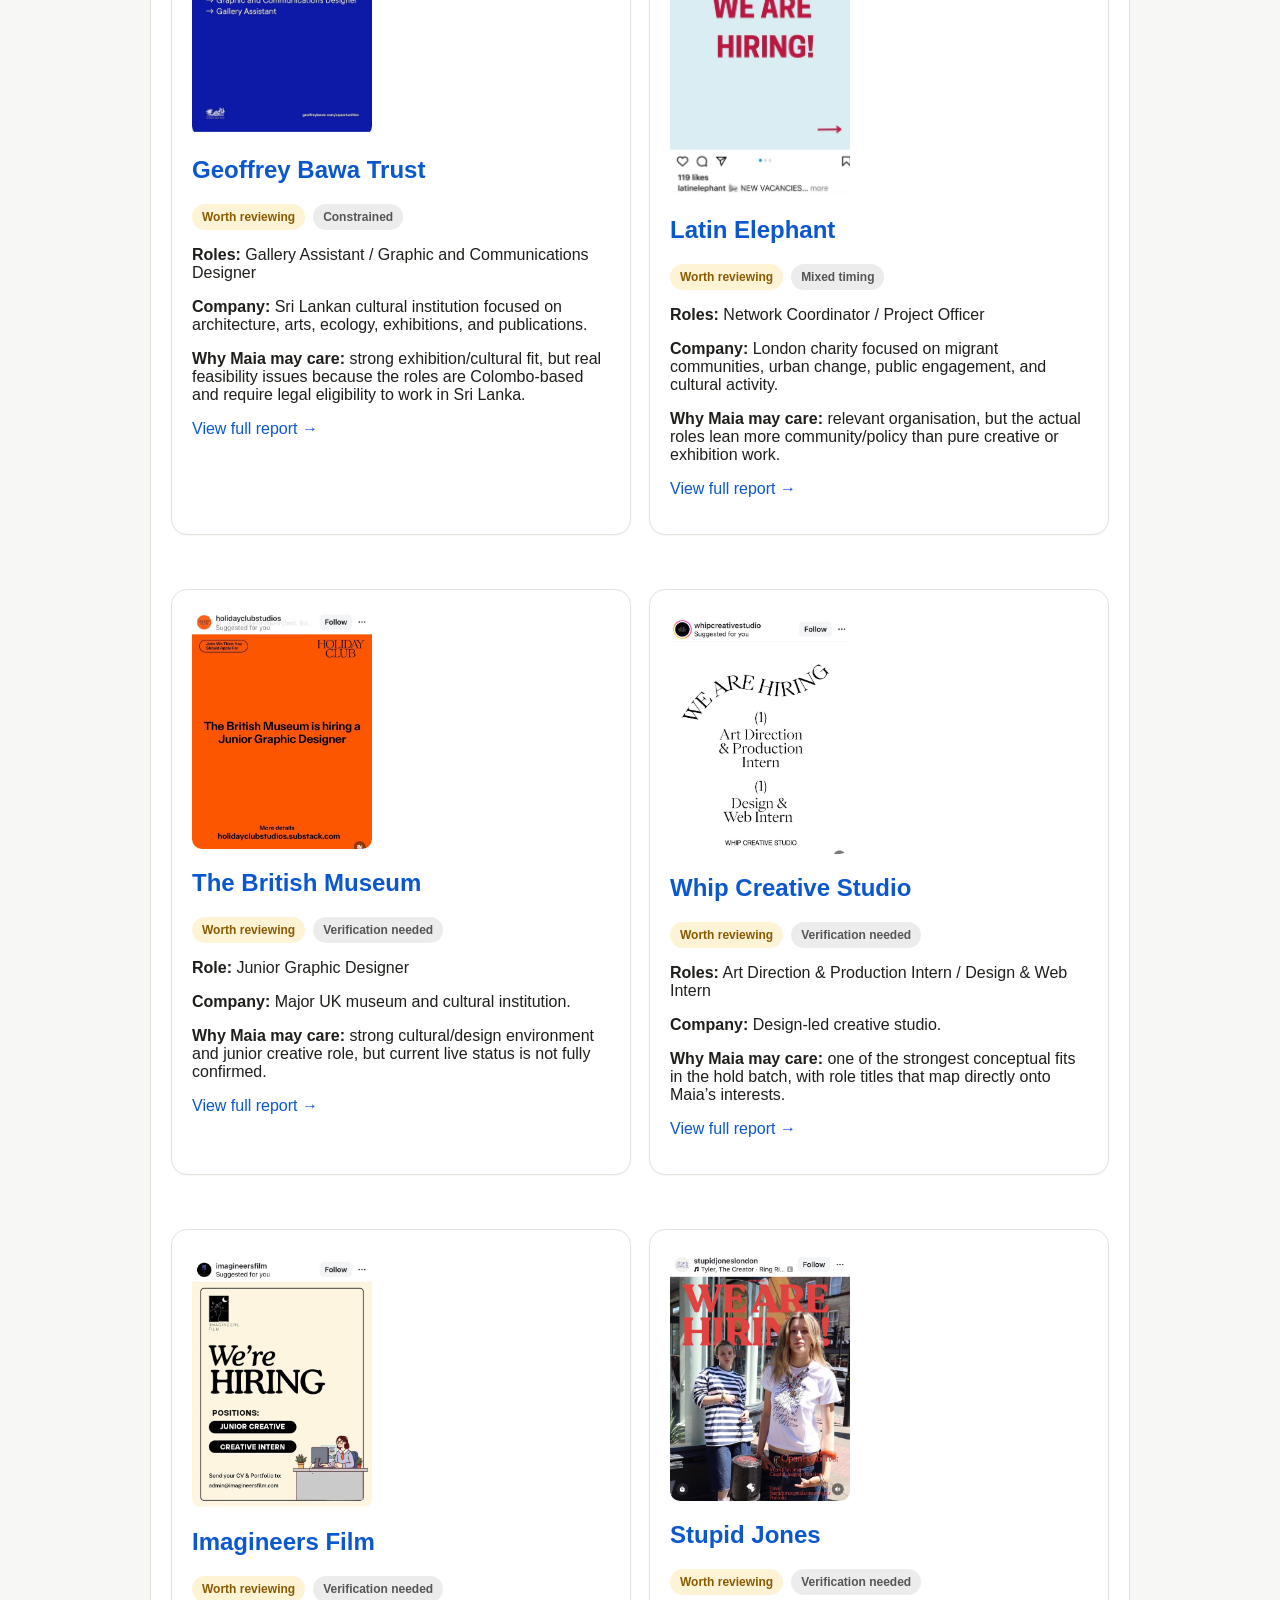
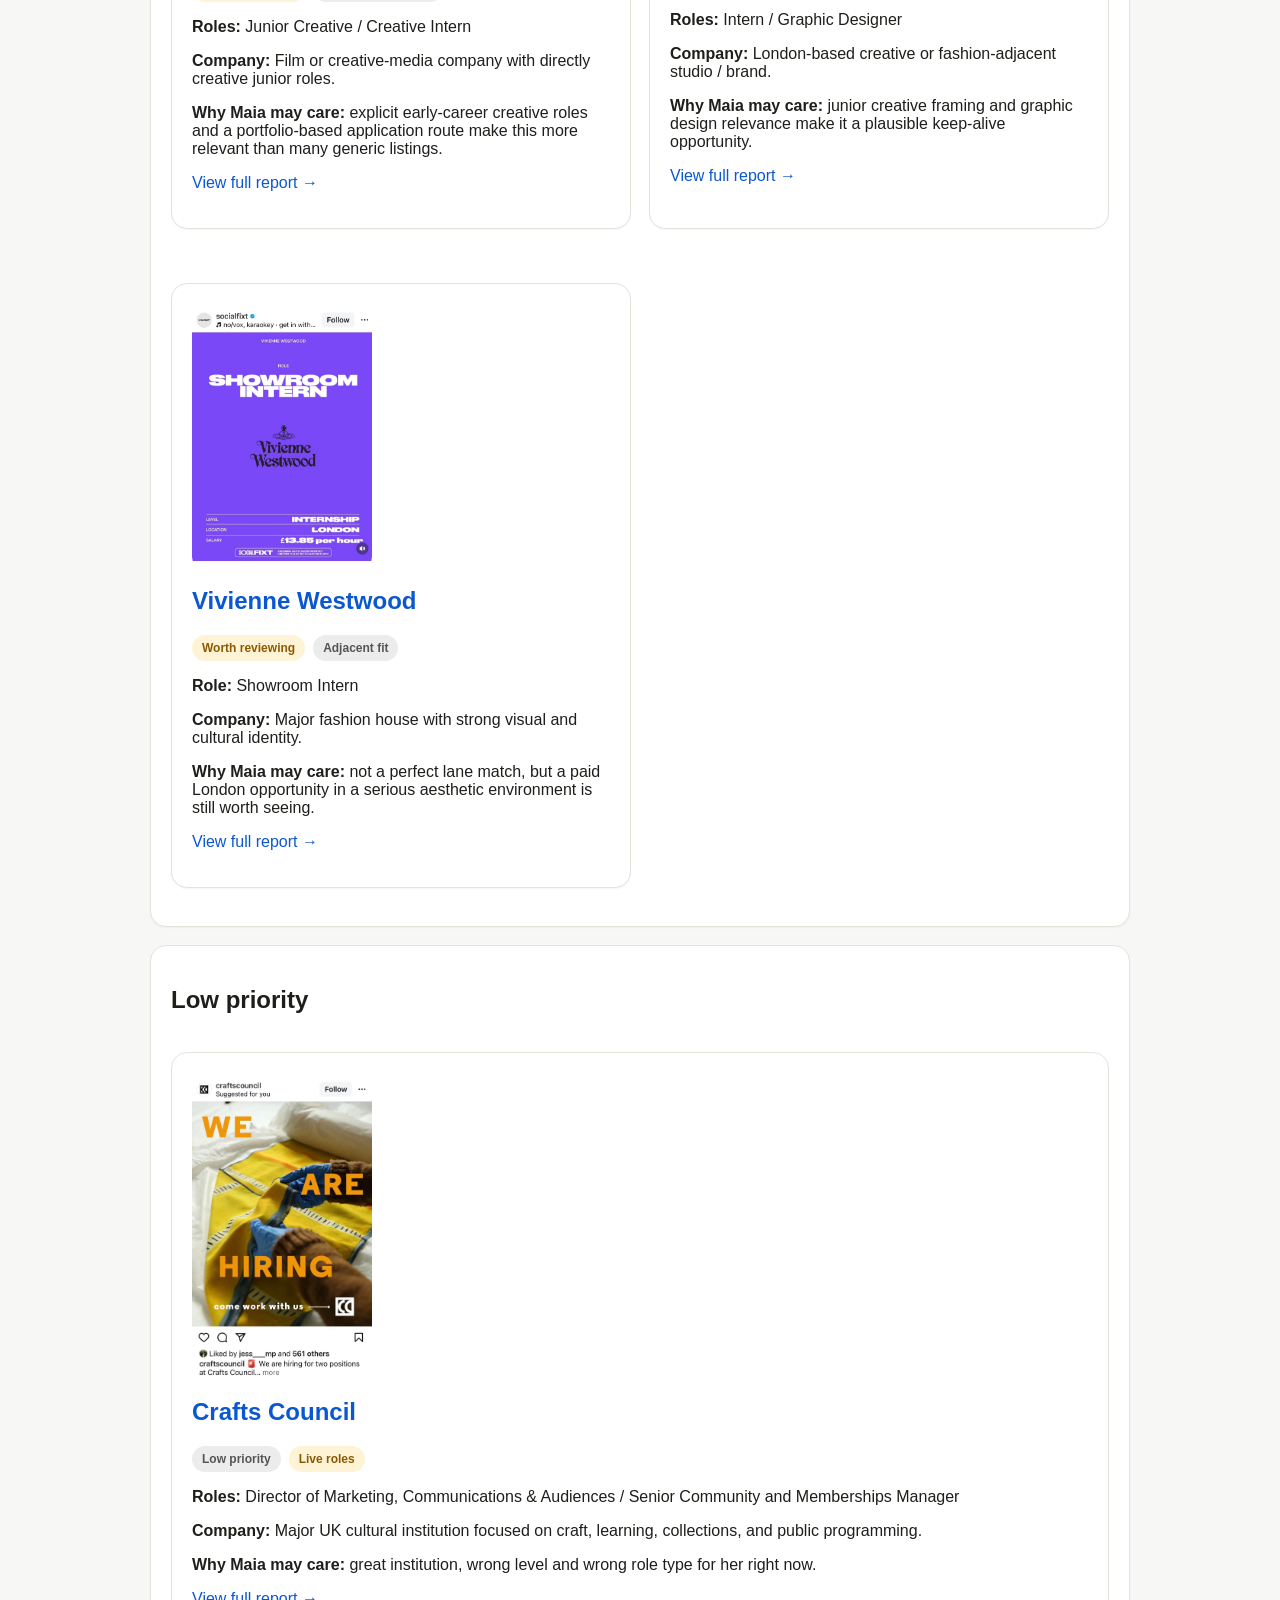
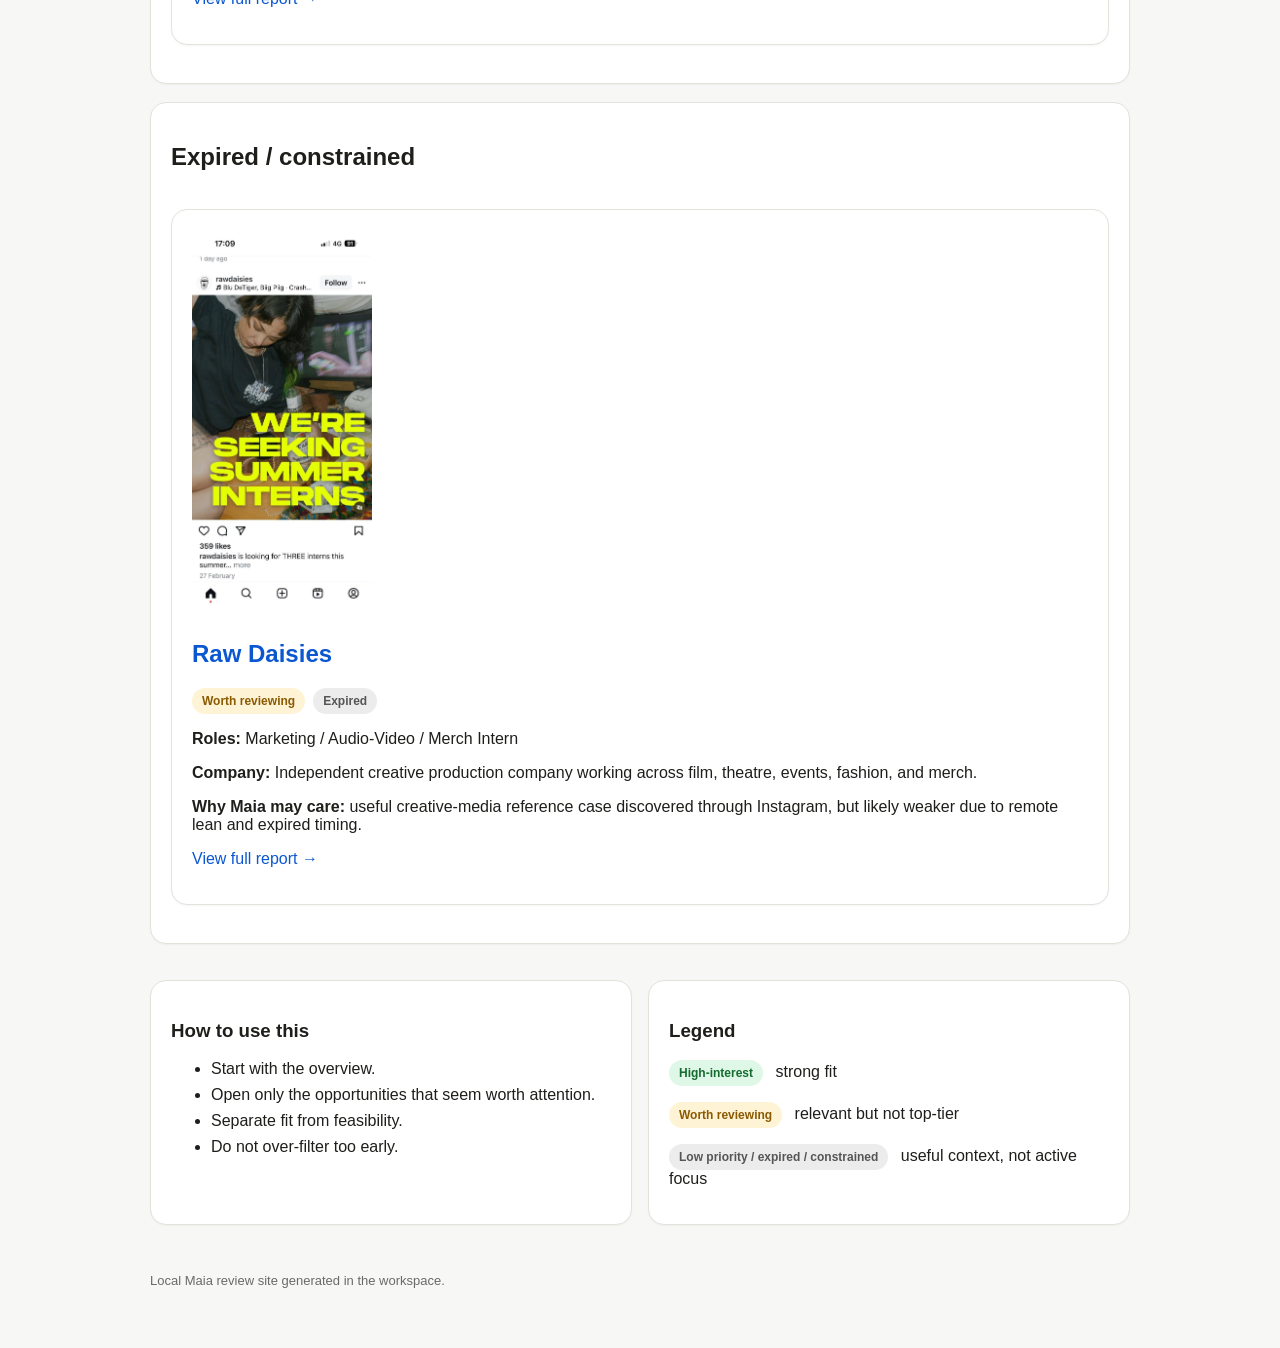
==== commit d9acc542: "Add Maia opportunity pages for review batch" ====
--- a/index.html
+++ b/index.html
@@ -82,6 +82,42 @@
           <p><strong>Why Maia may care:</strong> strong cultural/design environment and junior creative role, but current live status is not fully confirmed.</p>
           <p><a href="opportunities/british-museum-junior-graphic-designer.html">View full report →</a></p>
         </div>
+        <div class="card opportunity-card">
+          <img src="assets/whip-creative-studio-first-screenshot.jpg" alt="Whip Creative Studio screenshot">
+          <h2><a href="opportunities/whip-creative-studio.html">Whip Creative Studio</a></h2>
+          <p><span class="badge review">Worth reviewing</span><span class="badge closed">Verification needed</span></p>
+          <p><strong>Roles:</strong> Art Direction &amp; Production Intern / Design &amp; Web Intern</p>
+          <p><strong>Company:</strong> Design-led creative studio.</p>
+          <p><strong>Why Maia may care:</strong> one of the strongest conceptual fits in the hold batch, with role titles that map directly onto Maia’s interests.</p>
+          <p><a href="opportunities/whip-creative-studio.html">View full report →</a></p>
+        </div>
+        <div class="card opportunity-card">
+          <img src="assets/imagineers-film-first-screenshot.jpg" alt="Imagineers Film screenshot">
+          <h2><a href="opportunities/imagineers-film.html">Imagineers Film</a></h2>
+          <p><span class="badge review">Worth reviewing</span><span class="badge closed">Verification needed</span></p>
+          <p><strong>Roles:</strong> Junior Creative / Creative Intern</p>
+          <p><strong>Company:</strong> Film or creative-media company with directly creative junior roles.</p>
+          <p><strong>Why Maia may care:</strong> explicit early-career creative roles and a portfolio-based application route make this more relevant than many generic listings.</p>
+          <p><a href="opportunities/imagineers-film.html">View full report →</a></p>
+        </div>
+        <div class="card opportunity-card">
+          <img src="assets/stupid-jones-first-screenshot.jpg" alt="Stupid Jones screenshot">
+          <h2><a href="opportunities/stupid-jones.html">Stupid Jones</a></h2>
+          <p><span class="badge review">Worth reviewing</span><span class="badge closed">Verification needed</span></p>
+          <p><strong>Roles:</strong> Intern / Graphic Designer</p>
+          <p><strong>Company:</strong> London-based creative or fashion-adjacent studio / brand.</p>
+          <p><strong>Why Maia may care:</strong> junior creative framing and graphic design relevance make it a plausible keep-alive opportunity.</p>
+          <p><a href="opportunities/stupid-jones.html">View full report →</a></p>
+        </div>
+        <div class="card opportunity-card">
+          <img src="assets/vivienne-westwood-showroom-intern-first-screenshot.jpg" alt="Vivienne Westwood screenshot">
+          <h2><a href="opportunities/vivienne-westwood-showroom-intern.html">Vivienne Westwood</a></h2>
+          <p><span class="badge review">Worth reviewing</span><span class="badge closed">Adjacent fit</span></p>
+          <p><strong>Role:</strong> Showroom Intern</p>
+          <p><strong>Company:</strong> Major fashion house with strong visual and cultural identity.</p>
+          <p><strong>Why Maia may care:</strong> not a perfect lane match, but a paid London opportunity in a serious aesthetic environment is still worth seeing.</p>
+          <p><a href="opportunities/vivienne-westwood-showroom-intern.html">View full report →</a></p>
+        </div>
       </div>
     </div>
 
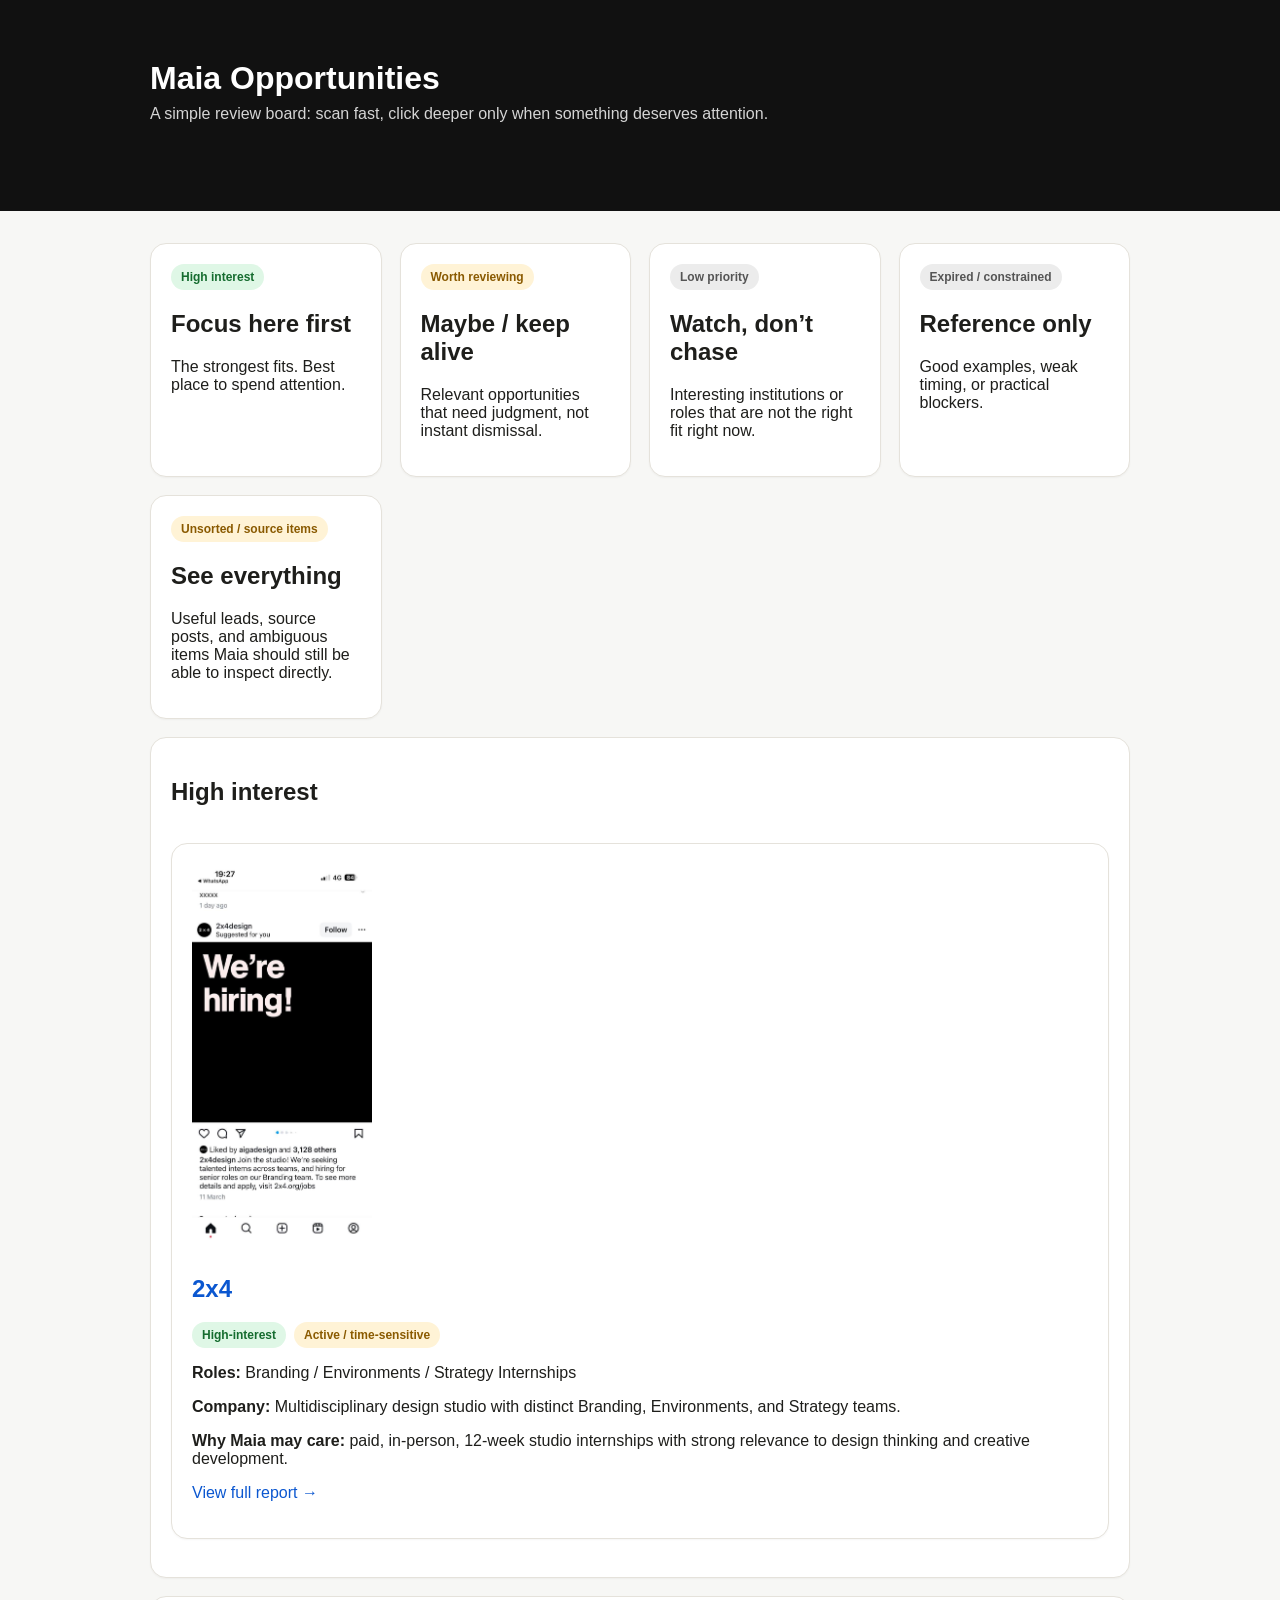
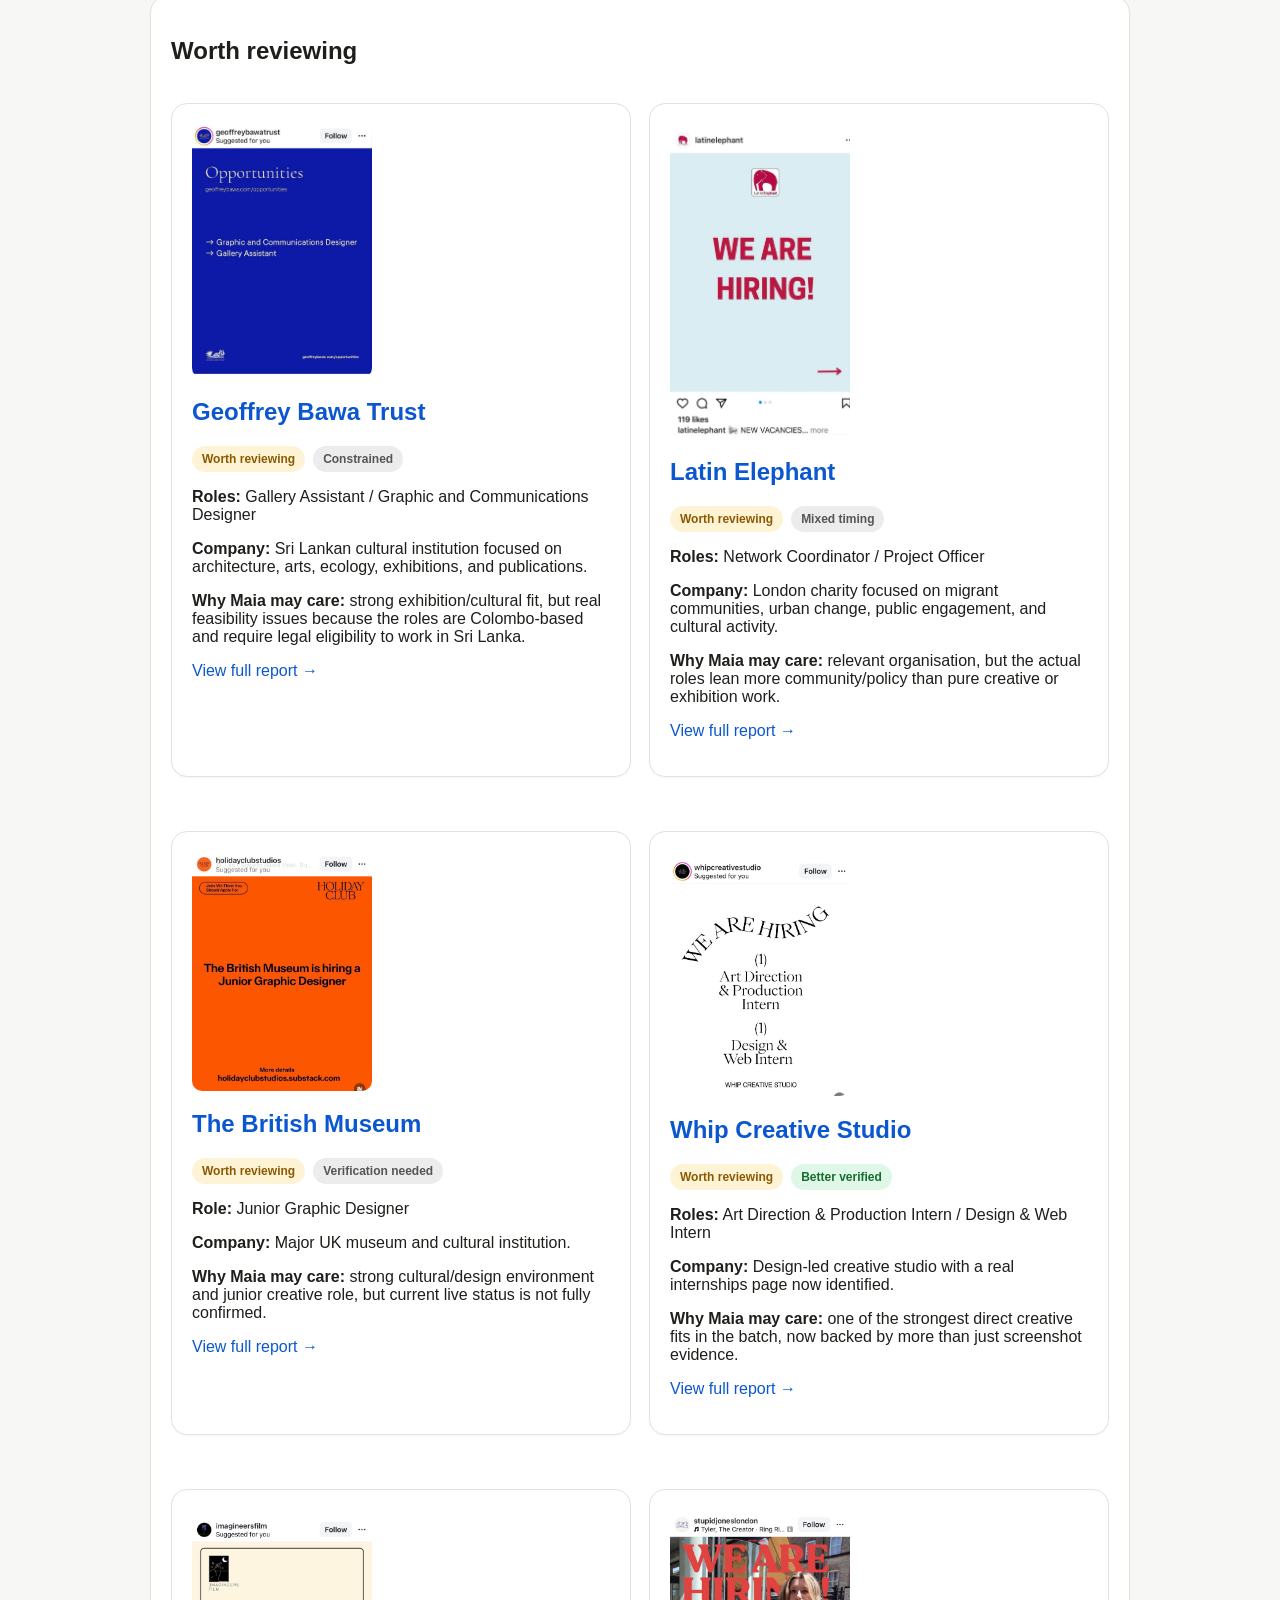
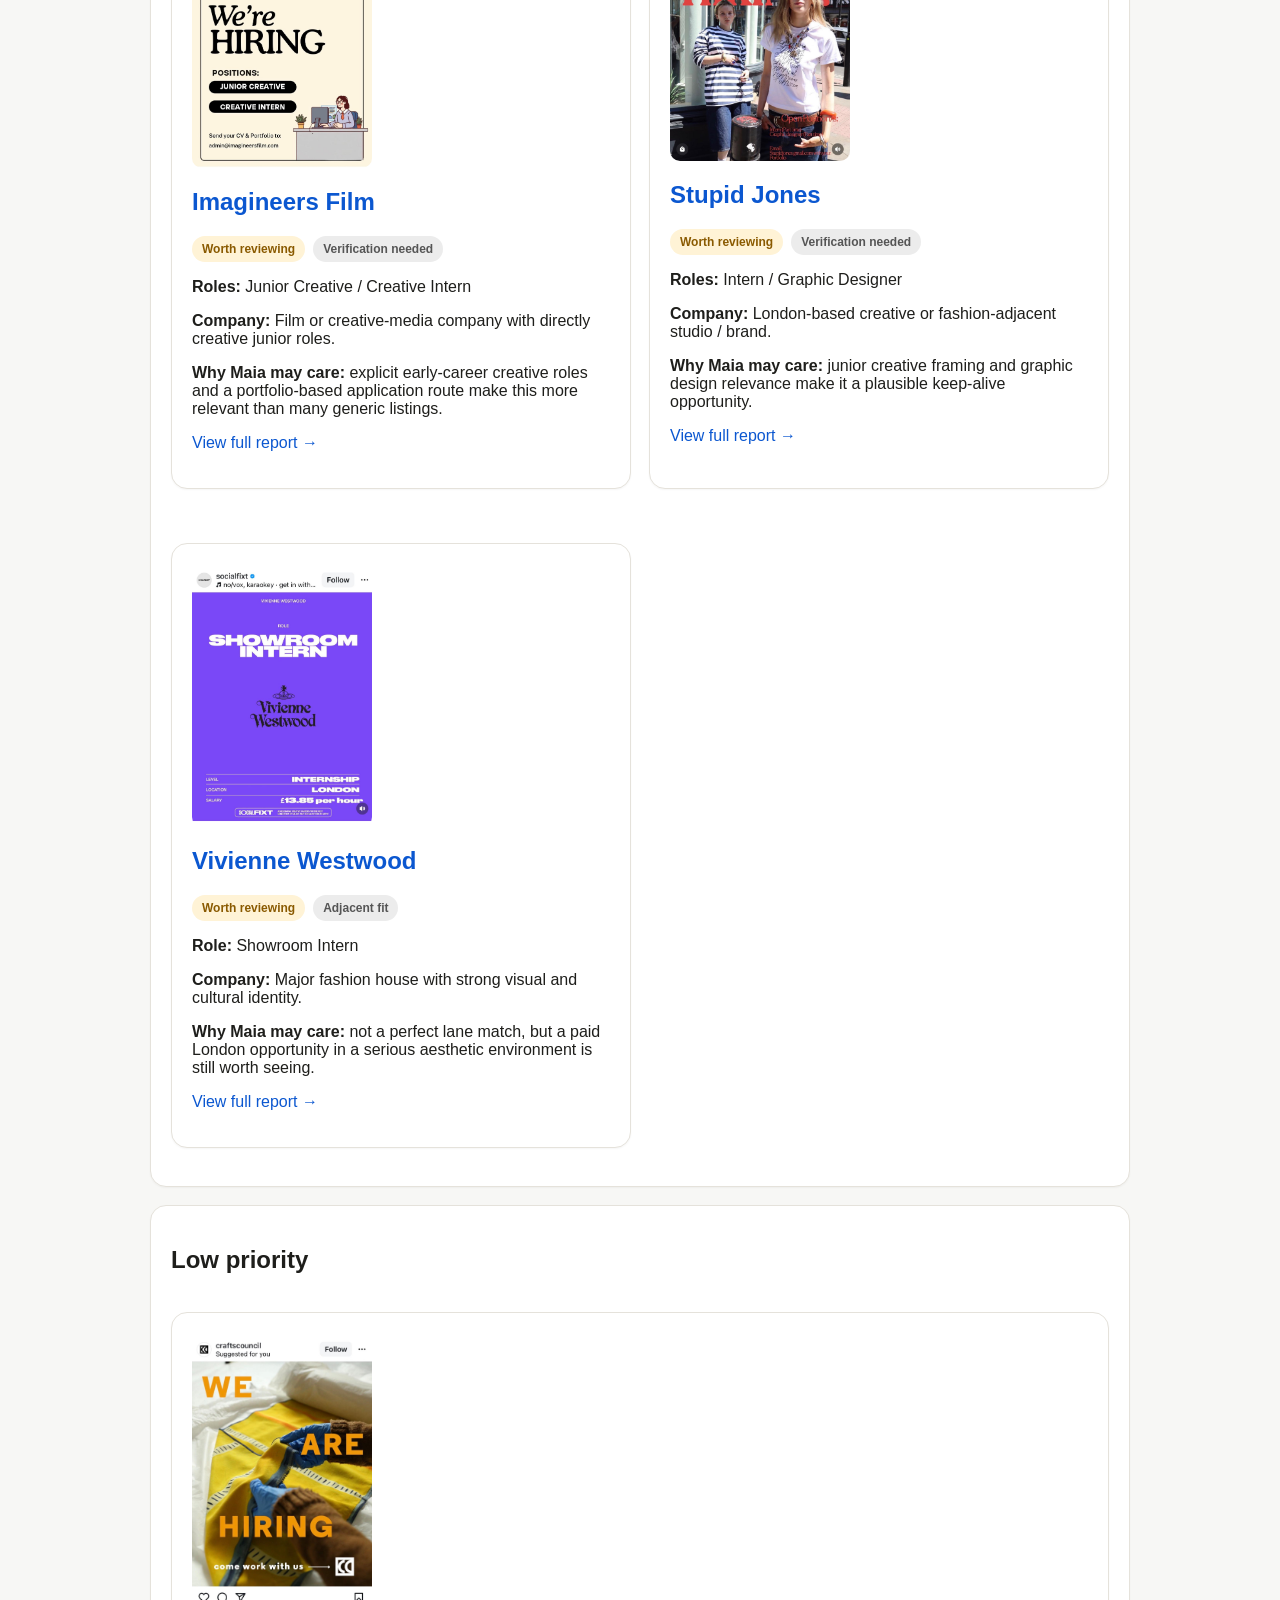
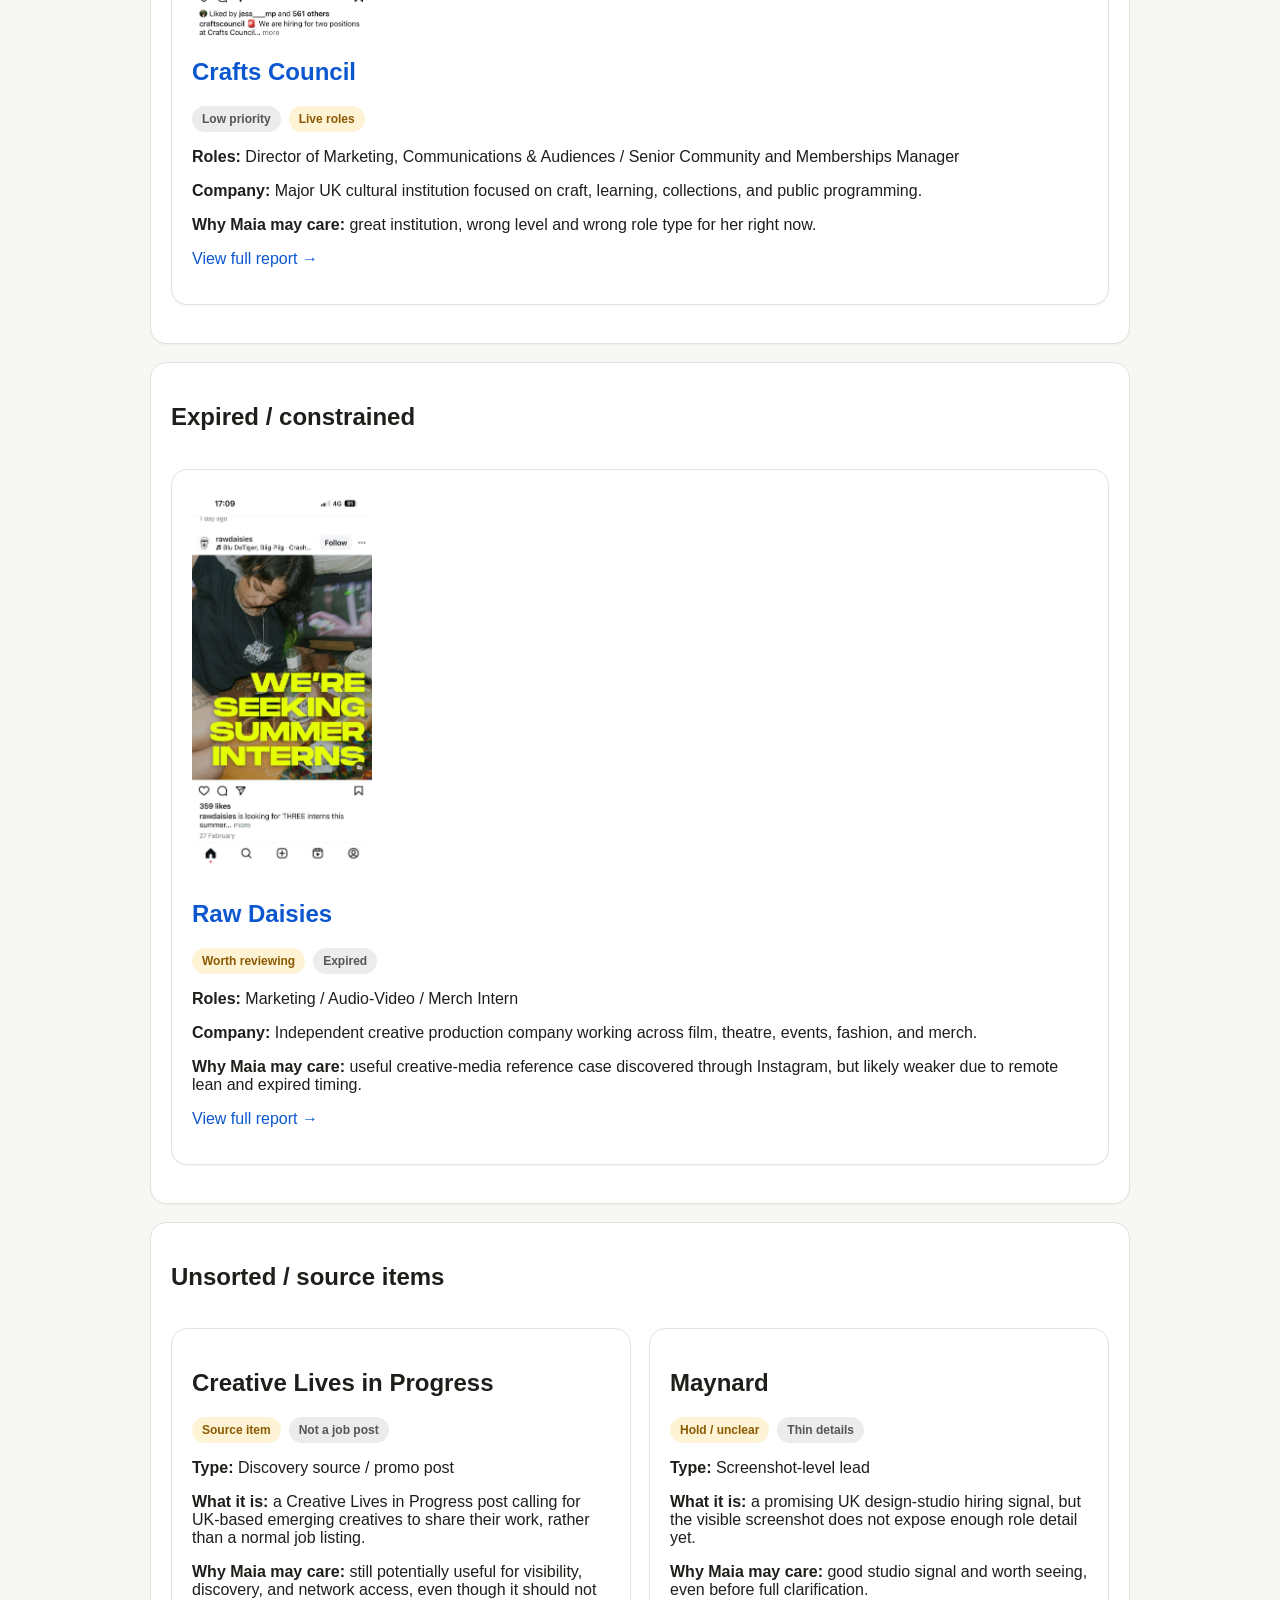
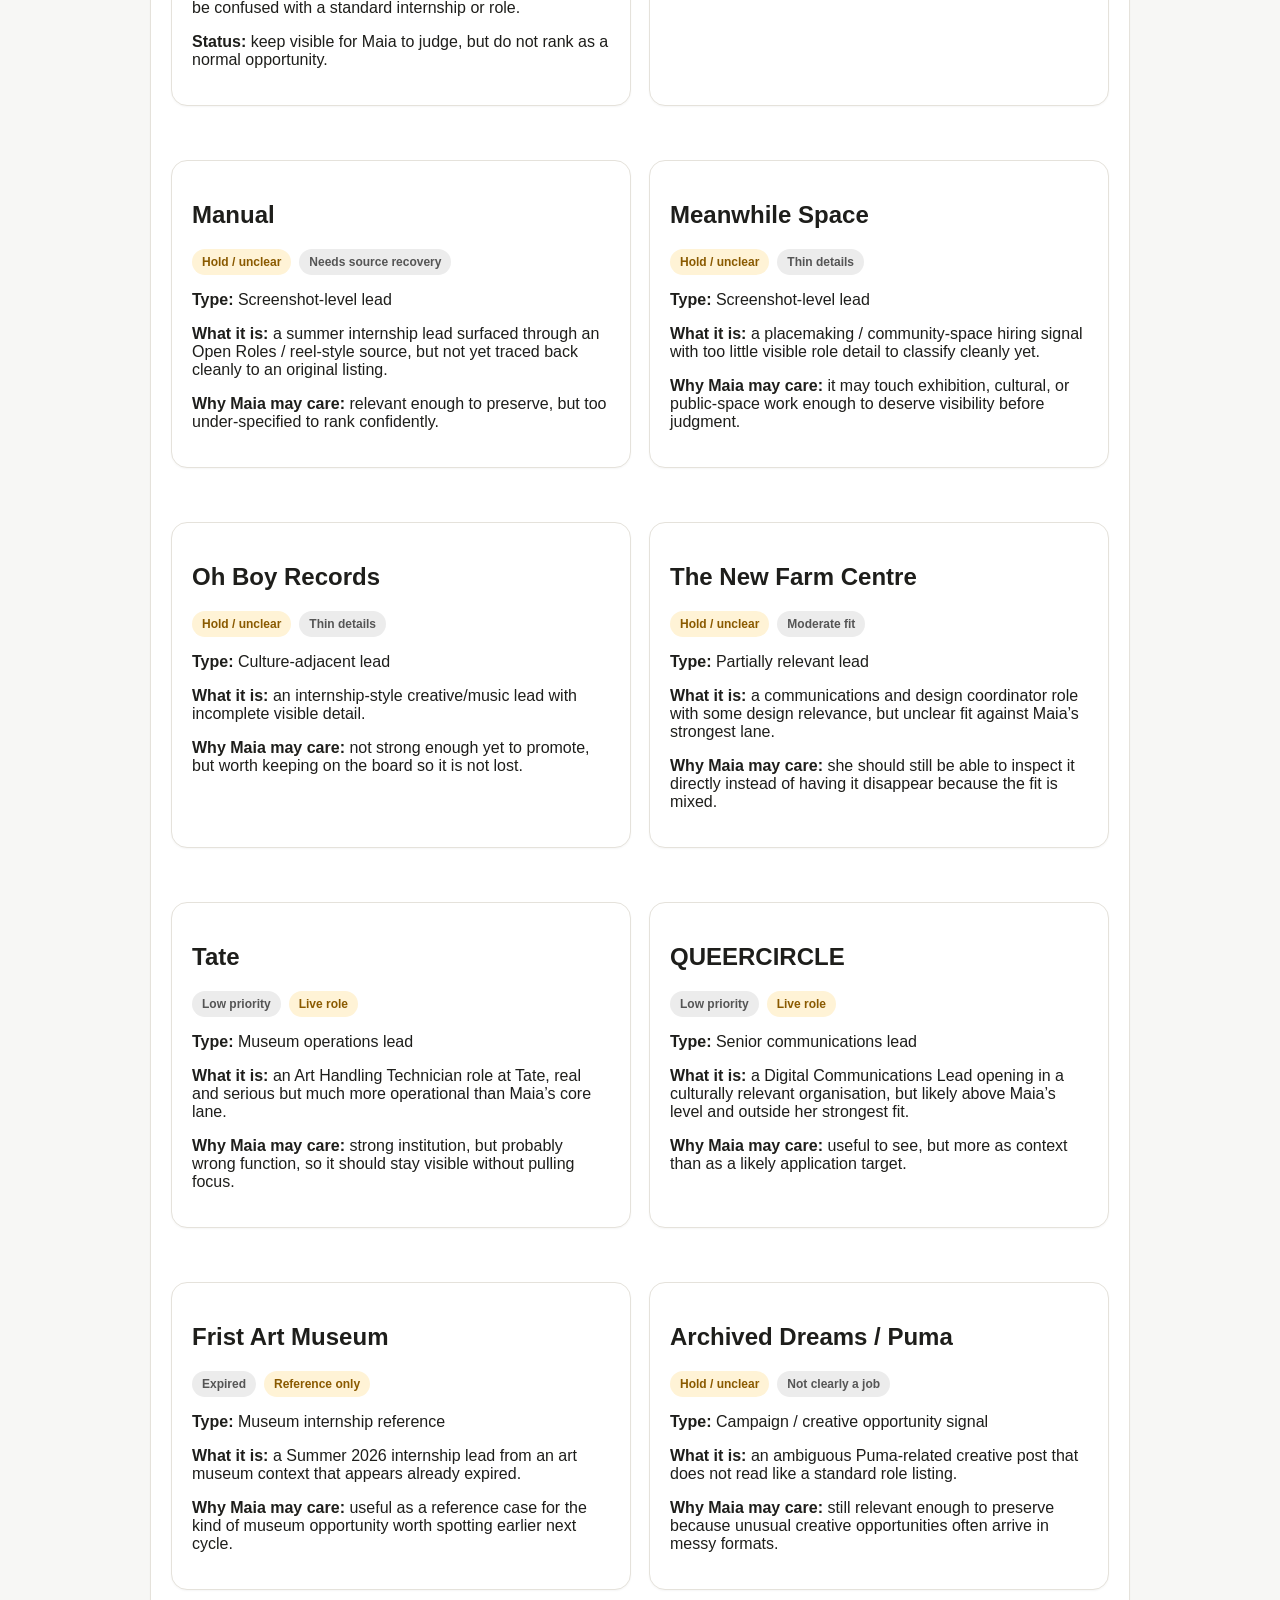
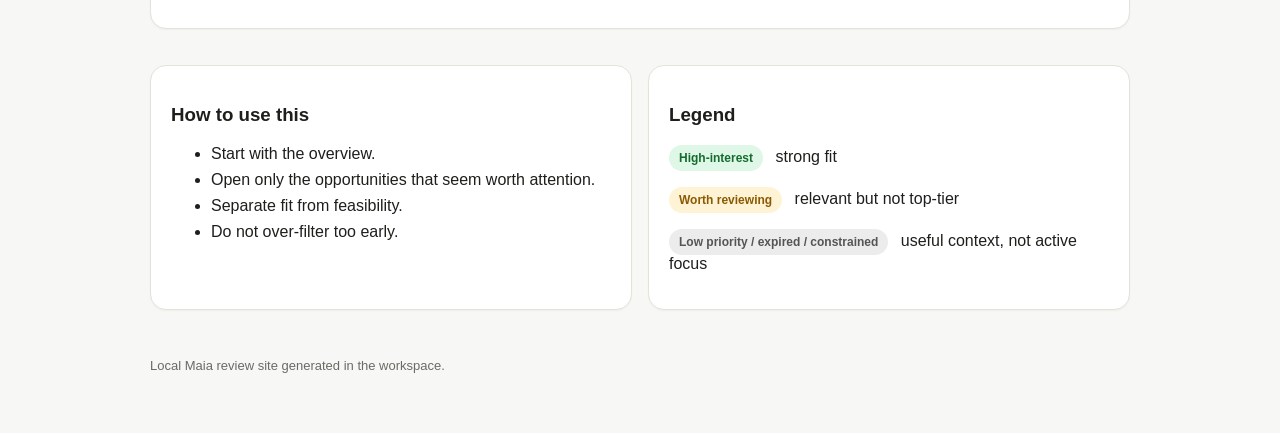
==== commit 3b5de0ee: "Update Maia live opportunity board" ====
--- a/index.html
+++ b/index.html
@@ -35,6 +35,11 @@
         <h2>Reference only</h2>
         <p>Good examples, weak timing, or practical blockers.</p>
       </a>
+      <a class="category-card" href="#unsorted-source-items">
+        <span class="badge review">Unsorted / source items</span>
+        <h2>See everything</h2>
+        <p>Useful leads, source posts, and ambiguous items Maia should still be able to inspect directly.</p>
+      </a>
     </div>
 
     <div id="high-interest" class="anchor-target card">
@@ -85,10 +90,10 @@
         <div class="card opportunity-card">
           <img src="assets/whip-creative-studio-first-screenshot.jpg" alt="Whip Creative Studio screenshot">
           <h2><a href="opportunities/whip-creative-studio.html">Whip Creative Studio</a></h2>
-          <p><span class="badge review">Worth reviewing</span><span class="badge closed">Verification needed</span></p>
+          <p><span class="badge review">Worth reviewing</span><span class="badge high">Better verified</span></p>
           <p><strong>Roles:</strong> Art Direction &amp; Production Intern / Design &amp; Web Intern</p>
-          <p><strong>Company:</strong> Design-led creative studio.</p>
-          <p><strong>Why Maia may care:</strong> one of the strongest conceptual fits in the hold batch, with role titles that map directly onto Maia’s interests.</p>
+          <p><strong>Company:</strong> Design-led creative studio with a real internships page now identified.</p>
+          <p><strong>Why Maia may care:</strong> one of the strongest direct creative fits in the batch, now backed by more than just screenshot evidence.</p>
           <p><a href="opportunities/whip-creative-studio.html">View full report →</a></p>
         </div>
         <div class="card opportunity-card">
@@ -147,6 +152,83 @@
           <p><strong>Company:</strong> Independent creative production company working across film, theatre, events, fashion, and merch.</p>
           <p><strong>Why Maia may care:</strong> useful creative-media reference case discovered through Instagram, but likely weaker due to remote lean and expired timing.</p>
           <p><a href="opportunities/rawdaisies.html">View full report →</a></p>
+        </div>
+      </div>
+    </div>
+
+    <div id="unsorted-source-items" class="anchor-target card">
+      <h2>Unsorted / source items</h2>
+      <div class="cards-grid">
+        <div class="card opportunity-card">
+          <h2>Creative Lives in Progress</h2>
+          <p><span class="badge review">Source item</span><span class="badge closed">Not a job post</span></p>
+          <p><strong>Type:</strong> Discovery source / promo post</p>
+          <p><strong>What it is:</strong> a Creative Lives in Progress post calling for UK-based emerging creatives to share their work, rather than a normal job listing.</p>
+          <p><strong>Why Maia may care:</strong> still potentially useful for visibility, discovery, and network access, even though it should not be confused with a standard internship or role.</p>
+          <p><strong>Status:</strong> keep visible for Maia to judge, but do not rank as a normal opportunity.</p>
+        </div>
+        <div class="card opportunity-card">
+          <h2>Maynard</h2>
+          <p><span class="badge review">Hold / unclear</span><span class="badge closed">Thin details</span></p>
+          <p><strong>Type:</strong> Screenshot-level lead</p>
+          <p><strong>What it is:</strong> a promising UK design-studio hiring signal, but the visible screenshot does not expose enough role detail yet.</p>
+          <p><strong>Why Maia may care:</strong> good studio signal and worth seeing, even before full clarification.</p>
+        </div>
+        <div class="card opportunity-card">
+          <h2>Manual</h2>
+          <p><span class="badge review">Hold / unclear</span><span class="badge closed">Needs source recovery</span></p>
+          <p><strong>Type:</strong> Screenshot-level lead</p>
+          <p><strong>What it is:</strong> a summer internship lead surfaced through an Open Roles / reel-style source, but not yet traced back cleanly to an original listing.</p>
+          <p><strong>Why Maia may care:</strong> relevant enough to preserve, but too under-specified to rank confidently.</p>
+        </div>
+        <div class="card opportunity-card">
+          <h2>Meanwhile Space</h2>
+          <p><span class="badge review">Hold / unclear</span><span class="badge closed">Thin details</span></p>
+          <p><strong>Type:</strong> Screenshot-level lead</p>
+          <p><strong>What it is:</strong> a placemaking / community-space hiring signal with too little visible role detail to classify cleanly yet.</p>
+          <p><strong>Why Maia may care:</strong> it may touch exhibition, cultural, or public-space work enough to deserve visibility before judgment.</p>
+        </div>
+        <div class="card opportunity-card">
+          <h2>Oh Boy Records</h2>
+          <p><span class="badge review">Hold / unclear</span><span class="badge closed">Thin details</span></p>
+          <p><strong>Type:</strong> Culture-adjacent lead</p>
+          <p><strong>What it is:</strong> an internship-style creative/music lead with incomplete visible detail.</p>
+          <p><strong>Why Maia may care:</strong> not strong enough yet to promote, but worth keeping on the board so it is not lost.</p>
+        </div>
+        <div class="card opportunity-card">
+          <h2>The New Farm Centre</h2>
+          <p><span class="badge review">Hold / unclear</span><span class="badge closed">Moderate fit</span></p>
+          <p><strong>Type:</strong> Partially relevant lead</p>
+          <p><strong>What it is:</strong> a communications and design coordinator role with some design relevance, but unclear fit against Maia’s strongest lane.</p>
+          <p><strong>Why Maia may care:</strong> she should still be able to inspect it directly instead of having it disappear because the fit is mixed.</p>
+        </div>
+        <div class="card opportunity-card">
+          <h2>Tate</h2>
+          <p><span class="badge closed">Low priority</span><span class="badge review">Live role</span></p>
+          <p><strong>Type:</strong> Museum operations lead</p>
+          <p><strong>What it is:</strong> an Art Handling Technician role at Tate, real and serious but much more operational than Maia’s core lane.</p>
+          <p><strong>Why Maia may care:</strong> strong institution, but probably wrong function, so it should stay visible without pulling focus.</p>
+        </div>
+        <div class="card opportunity-card">
+          <h2>QUEERCIRCLE</h2>
+          <p><span class="badge closed">Low priority</span><span class="badge review">Live role</span></p>
+          <p><strong>Type:</strong> Senior communications lead</p>
+          <p><strong>What it is:</strong> a Digital Communications Lead opening in a culturally relevant organisation, but likely above Maia’s level and outside her strongest fit.</p>
+          <p><strong>Why Maia may care:</strong> useful to see, but more as context than as a likely application target.</p>
+        </div>
+        <div class="card opportunity-card">
+          <h2>Frist Art Museum</h2>
+          <p><span class="badge closed">Expired</span><span class="badge review">Reference only</span></p>
+          <p><strong>Type:</strong> Museum internship reference</p>
+          <p><strong>What it is:</strong> a Summer 2026 internship lead from an art museum context that appears already expired.</p>
+          <p><strong>Why Maia may care:</strong> useful as a reference case for the kind of museum opportunity worth spotting earlier next cycle.</p>
+        </div>
+        <div class="card opportunity-card">
+          <h2>Archived Dreams / Puma</h2>
+          <p><span class="badge review">Hold / unclear</span><span class="badge closed">Not clearly a job</span></p>
+          <p><strong>Type:</strong> Campaign / creative opportunity signal</p>
+          <p><strong>What it is:</strong> an ambiguous Puma-related creative post that does not read like a standard role listing.</p>
+          <p><strong>Why Maia may care:</strong> still relevant enough to preserve because unusual creative opportunities often arrive in messy formats.</p>
         </div>
       </div>
     </div>
